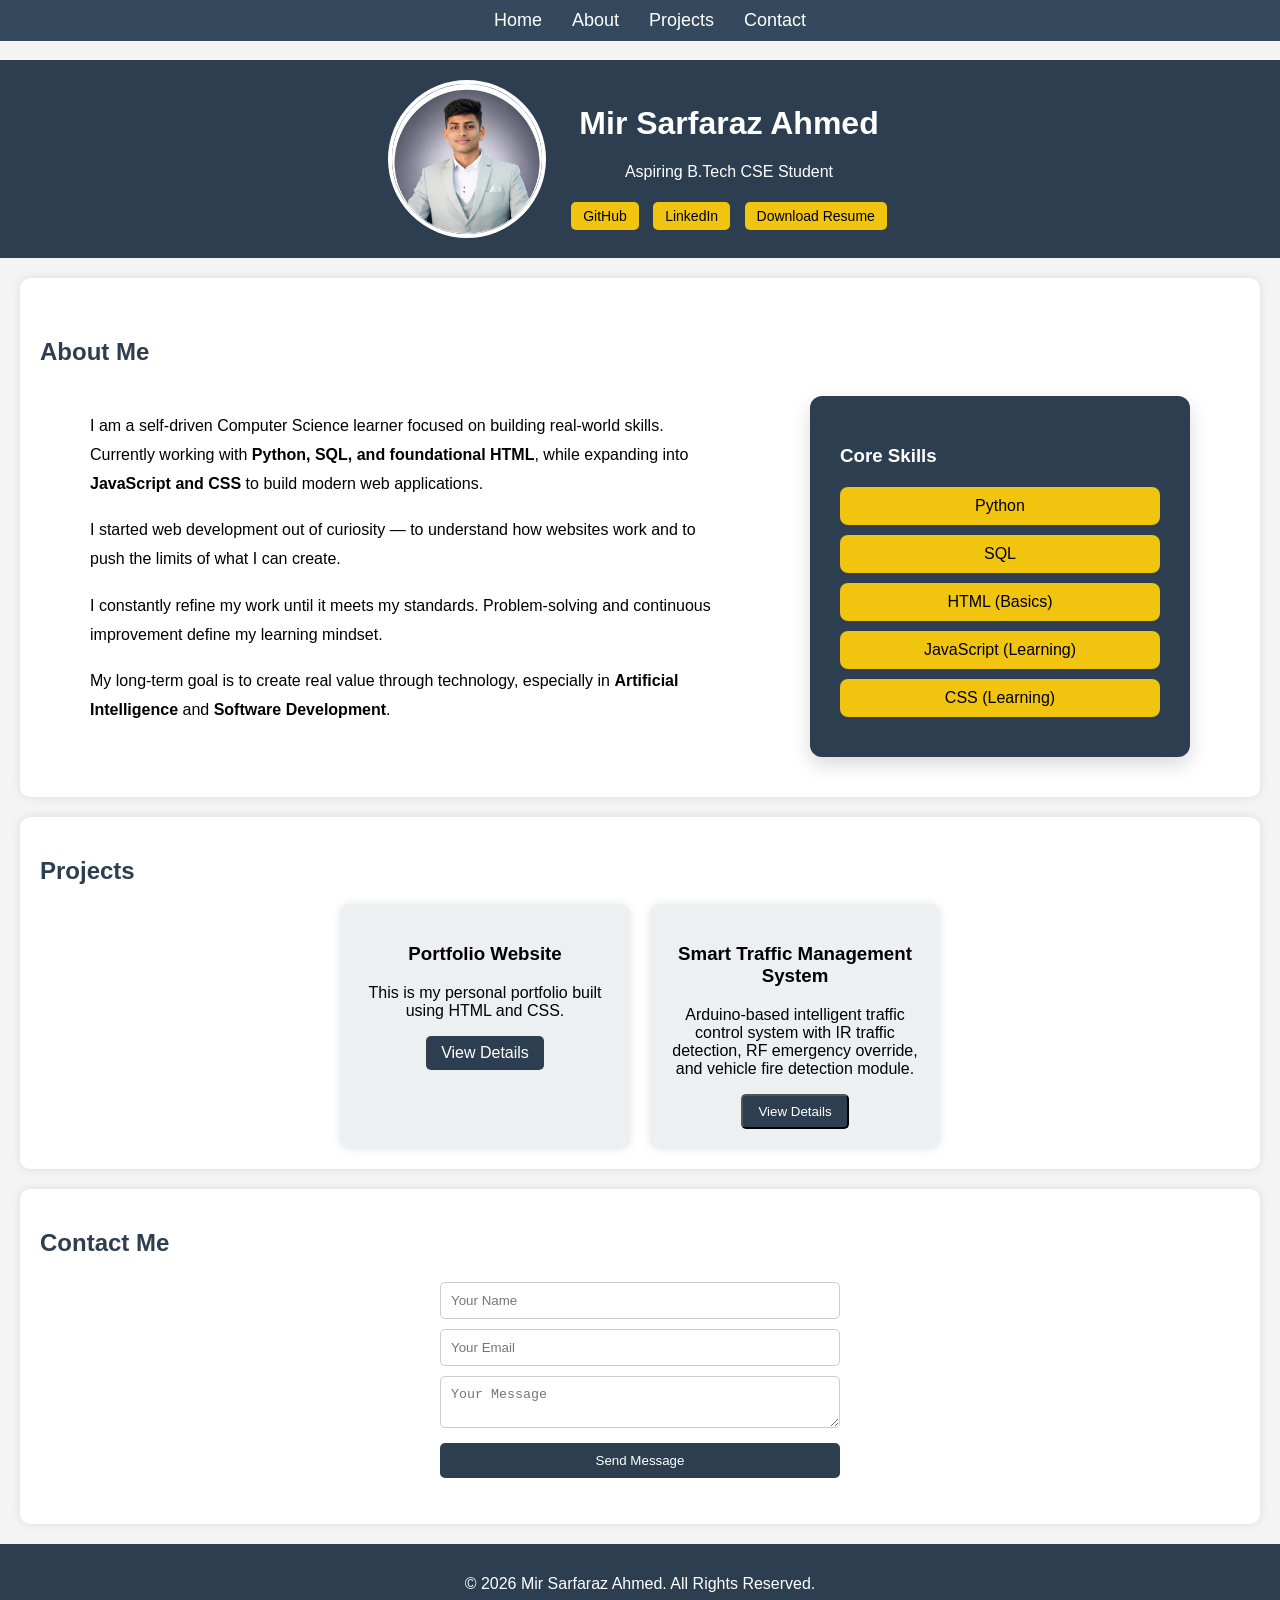
==== index.html @ 7cbe1aa4 "Add files via upload" ====
<!DOCTYPE html>
<html>

<head>
<link rel="icon" type="image/png" href="profile.jpg">
<title>Mir Sarfaraz Ahmed | Portfolio</title>
<link rel="stylesheet" href="style.css">
<meta name="referrer" content="no-referrer">
</head>

<body>

<nav>
<ul>
<li><a href="#home">Home</a></li>
<li><a href="#about">About</a></li>
<li><a href="#projects">Projects</a></li>
<li><a href="#contact">Contact</a></li>
</ul>
</nav>

<header id="home">
<div class="hero">

<img src="profile.jpg" class="profile-img">

<div>
<h1>Mir Sarfaraz Ahmed</h1>
<p>Aspiring B.Tech CSE Student</p>

<div class="socials">

<a href="https://github.com/Mir-Sarfaraz-Ahmed" 
target="_blank" 
rel="noopener noreferrer"
class="social-btn">GitHub</a>

<a href="https://www.linkedin.com/in/mir-sarfaraz-ahmed-367957329/" 
target="_blank" 
rel="noopener noreferrer"
class="social-btn">LinkedIn</a>

<a href="resume.pdf" download class="social-btn">
Download Resume
</a>

</div>
</div>
</div>
</header>

<section id="about">
<h2>About Me</h2>

<div class="about-wrapper">

<div class="about-left">
<p>
I am a self-driven Computer Science learner focused on building real-world skills.
Currently working with <strong>Python, SQL, and foundational HTML</strong>, 
while expanding into <strong>JavaScript and CSS</strong> to build modern web applications.
</p>

<p>
I started web development out of curiosity — to understand how websites work 
and to push the limits of what I can create.
</p>

<p>
I constantly refine my work until it meets my standards. 
Problem-solving and continuous improvement define my learning mindset.
</p>

<p>
My long-term goal is to create real value through technology, 
especially in <strong>Artificial Intelligence</strong> and 
<strong>Software Development</strong>.
</p>
</div>

<div class="about-right">
<h3>Core Skills</h3>

<div class="skill">Python</div>
<div class="skill">SQL</div>
<div class="skill">HTML (Basics)</div>
<div class="skill">JavaScript (Learning)</div>
<div class="skill">CSS (Learning)</div>

</div>

</div>
</section>

<section id="projects">
<h2>Projects</h2>

<div class="project-container">

<div class="project-card">
<h3>Portfolio Website</h3>
<p>This is my personal portfolio built using HTML and CSS.</p>
<a href="traffic-project.html" class="btn">View Details</a>
</div>

<div class="project-card">
<h3>Smart Traffic Management System</h3>
<p>
Arduino-based intelligent traffic control system with IR traffic detection,
RF emergency override, and vehicle fire detection module.
</p>
<button class="btn" onclick="openModal()">View Details</button>
</div>

</div>
</section>

<section id="contact">
<h2>Contact Me</h2>

<form id="contact-form"
action="https://formspree.io/f/xojnpjqy"
method="POST"
class="contact-form">

<input type="text" name="name" placeholder="Your Name" required>

<input type="email" name="email" placeholder="Your Email" required>

<textarea name="message" placeholder="Your Message" required></textarea>

<button type="submit">Send Message</button>

<p id="form-status"></p>

</form>

</section>

<script src="script.js" defer></script>

<footer>
<p>© 2026 Mir Sarfaraz Ahmed. All Rights Reserved.</p>
</footer>

<!-- Modal -->
<div id="projectModal" class="modal">
<div class="modal-content">

<span class="close" onclick="closeModal()">&times;</span>

<h2>IoT-Based Smart Traffic Management System</h2>

<p>
Built using Arduino Uno, IR sensors, RF communication, and a gas sensor.
The system dynamically regulates traffic based on vehicle density,
prioritizes emergency vehicles, and detects potential fire hazards.
</p>

<h4>Key Features:</h4>
<ul>
<li>IR-based traffic density detection</li>
<li>Dynamic signal timing adjustment</li>
<li>RF-based ambulance priority override</li>
<li>Gas sensor fire alert mechanism</li>
<li>Real moving vehicle simulation</li>
</ul>

<img src="traffic1.jpg" class="modal-img">
<img src="traffic2.jpg" class="modal-img">

</div>
</div>

</body>
</html>
---- style.css ----
html{
scroll-behavior:smooth;
}

body{
margin:0;
padding-top:60px;
font-family:Arial, Helvetica, sans-serif;
background:#f4f4f4;
}

nav{
background:#34495e;
padding:10px;
position:fixed;
width:100%;
top:0;
left:0;
z-index:1000;
}

nav ul{
display:flex;
justify-content:center;
list-style:none;
margin:0;
padding:0;
}

nav li{
margin:0 15px;
}

nav a{
color:white;
text-decoration:none;
font-size:18px;
}

nav a:hover{
color:#f1c40f;
}

header{
background:#2c3e50;
color:white;
padding:20px;
text-align:center;
}

section{
padding:20px;
margin:20px;
background:white;
border-radius:10px;
box-shadow:0 0 10px rgba(0,0,0,0.1);
}

h2{
color:#2c3e50;
}

.project-container{
display:flex;
justify-content:center;
gap:20px;
flex-wrap:wrap;
}

.project-card{
background:#ecf0f1;
padding:20px;
border-radius:10px;
width:250px;
text-align:center;
box-shadow:0 0 10px rgba(0,0,0,0.1);
transition:0.3s;
}

.project-card:hover{
transform:translateY(-10px);
box-shadow:0 10px 20px rgba(0,0,0,0.2);
}

.btn{
display:inline-block;
padding:8px 15px;
background:#2c3e50;
color:white;
text-decoration:none;
border-radius:5px;
}

.btn:hover{
background:#f1c40f;
color:black;
}

.hero{
display:flex;
justify-content:center;
align-items:center;
gap:20px;
flex-wrap:wrap;
}

.profile-img{
width:150px;
height:150px;
border-radius:50%;
object-fit:cover;
border:4px solid white;
}

.socials{
margin-top:10px;
}

.social-btn{
display:inline-block;
margin:5px;
padding:6px 12px;
background:#f1c40f;
color:black;
text-decoration:none;
border-radius:5px;
font-size:14px;
}

.social-btn:hover{
background:white;
color:#2c3e50;
}

.contact-form{
display:flex;
flex-direction:column;
max-width:400px;
margin:auto;
}

.contact-form input,
.contact-form textarea{
margin:5px 0;
padding:10px;
border-radius:5px;
border:1px solid #ccc;
}

.contact-form button{
padding:10px;
background:#2c3e50;
color:white;
border:none;
border-radius:5px;
margin-top:10px;
cursor:pointer;
}

.contact-form button:hover{
background:#f1c40f;
color:black;
}

#form-status{
text-align:center;
margin-top:10px;
font-weight:bold;
}

footer{
text-align:center;
padding:15px;
background:#2c3e50;
color:white;
margin-top:20px;
}

.about-wrapper{
display:flex;
justify-content:center;
align-items:flex-start;
gap:80px;
max-width:1100px;
margin:auto;
}

.about-left{
flex:1;
max-width:650px;
line-height:1.8;
font-size:16px;
}

.about-left p{
margin-bottom:18px;
}

.about-right{
width:320px;
background:#2c3e50;
padding:30px;
border-radius:12px;
color:white;
box-shadow:0 8px 20px rgba(0,0,0,0.15);
}

.about-right h3{
margin-bottom:20px;
}

.skill{
background:#f1c40f;
color:black;
padding:10px;
margin-bottom:10px;
border-radius:8px;
font-weight:500;
text-align:center;
transition:0.3s;
}

.skill:hover{
transform:translateY(-3px);
}

.about-left{
margin-left:0;
padding-left:0;
}

#about h2{
margin-bottom:30px;
}

#about{
padding-top:40px;
padding-bottom:40px;
}

/* ===== Modal Styling ===== */

.modal{
display:none;
position:fixed;
z-index:1000;
left:0;
top:0;
width:100%;
height:100%;
background:rgba(0,0,0,0.6);
overflow:auto;
}

.modal-content{
background:white;
margin:5% auto;
padding:30px;
width:80%;
max-width:800px;
border-radius:10px;
position:relative;
}

.close{
position:absolute;
right:20px;
top:15px;
font-size:28px;
cursor:pointer;
}

.modal-img{
width:100%;
margin-top:15px;
border-radius:8px;
}

.project-page{
max-width:900px;
margin:50px auto;
background:white;
padding:40px;
border-radius:12px;
box-shadow:0 5px 15px rgba(0,0,0,0.1);
}

.project-page h1{
margin-bottom:20px;
}

.project-page ul{
margin-top:15px;
margin-bottom:30px;
}

.project-images{
display:flex;
gap:20px;
flex-wrap:wrap;
}

.project-images img{
width:100%;
max-width:400px;
border-radius:10px;
}
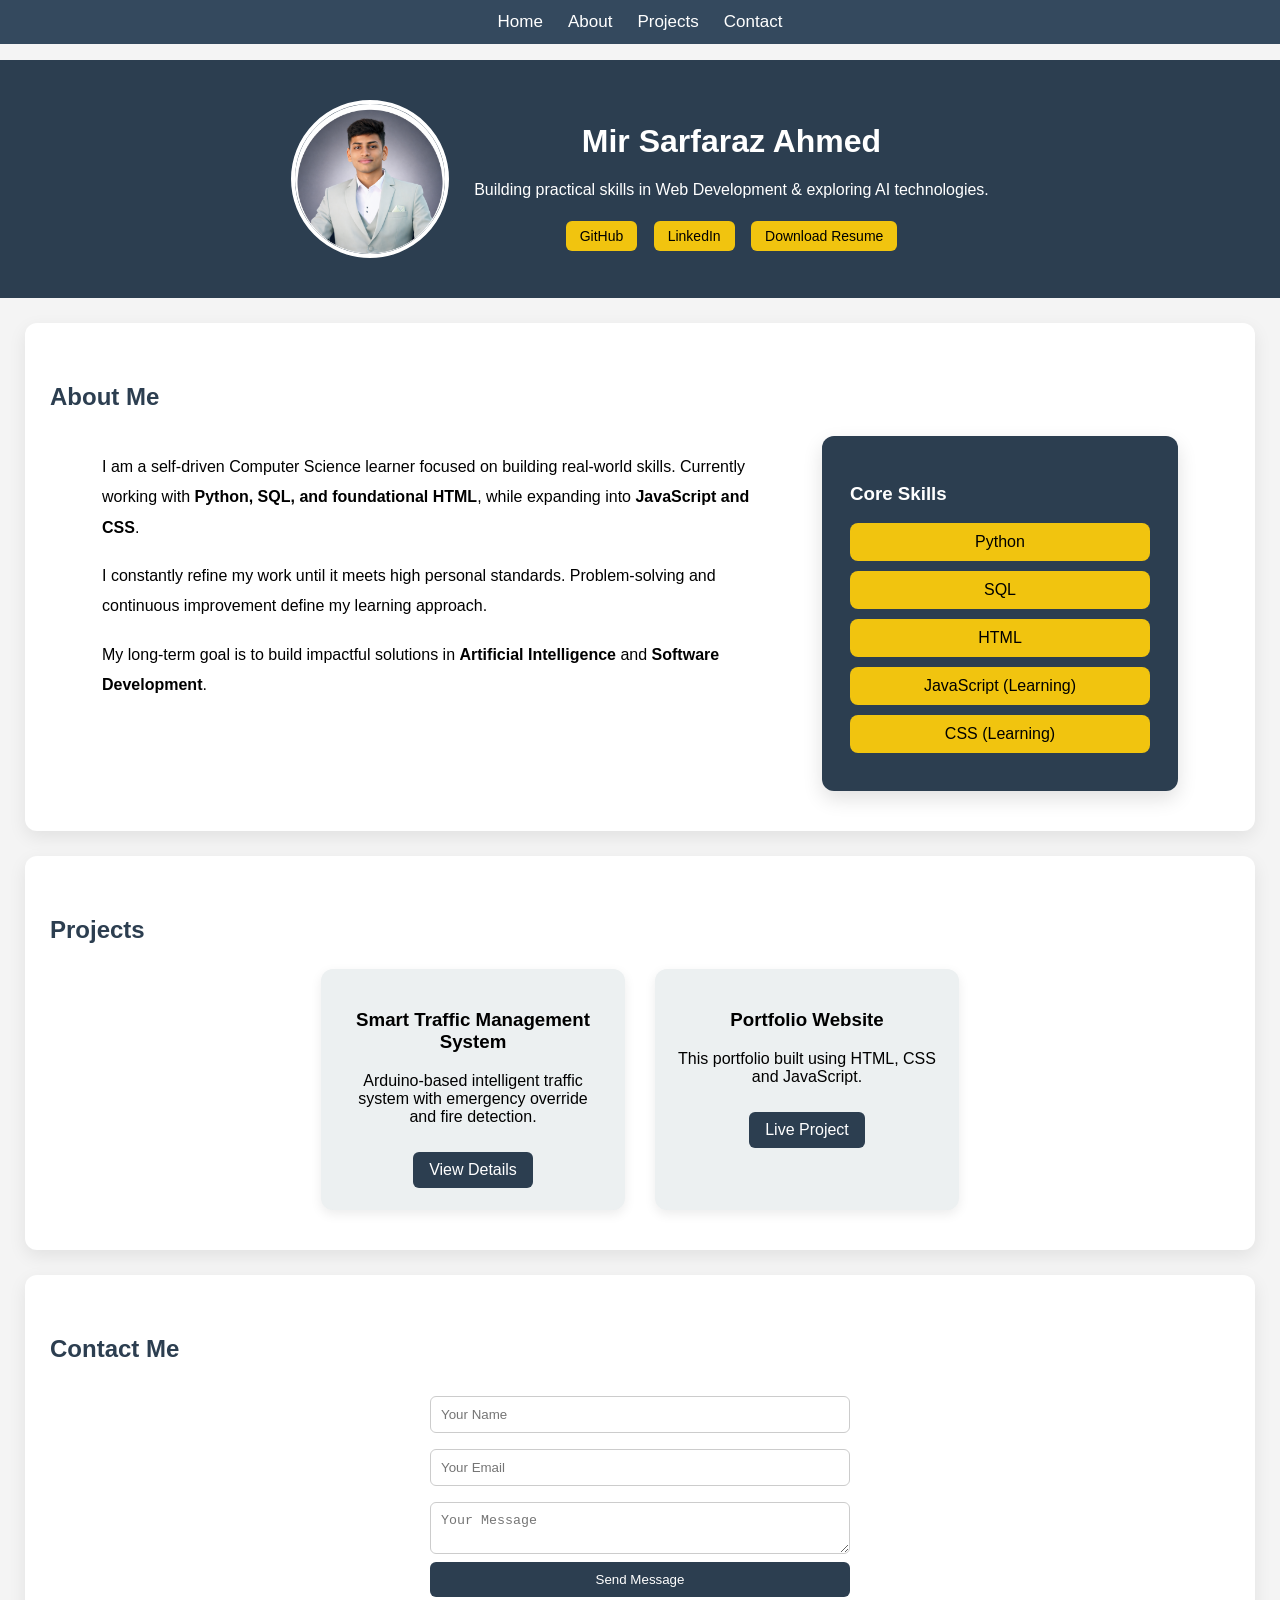
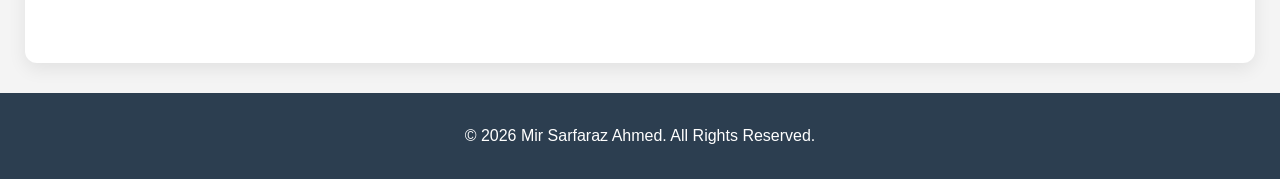
==== commit 7033e28f: "Add files via upload" ====
--- a/index.html
+++ b/index.html
@@ -1,11 +1,12 @@
 <!DOCTYPE html>
-<html>
+<html lang="en">
 
 <head>
+<meta charset="UTF-8">
+<meta name="viewport" content="width=device-width, initial-scale=1.0">
+<title>Mir Sarfaraz Ahmed | Portfolio</title>
 <link rel="icon" type="image/png" href="profile.jpg">
-<title>Mir Sarfaraz Ahmed | Portfolio</title>
 <link rel="stylesheet" href="style.css">
-<meta name="referrer" content="no-referrer">
 </head>
 
 <body>
@@ -21,29 +22,16 @@
 
 <header id="home">
 <div class="hero">
-
-<img src="profile.jpg" class="profile-img">
+<img src="profile.jpg" class="profile-img" alt="Profile">
 
 <div>
 <h1>Mir Sarfaraz Ahmed</h1>
-<p>Aspiring B.Tech CSE Student</p>
+<p>Building practical skills in Web Development & exploring AI technologies.</p>
 
 <div class="socials">
-
-<a href="https://github.com/Mir-Sarfaraz-Ahmed" 
-target="_blank" 
-rel="noopener noreferrer"
-class="social-btn">GitHub</a>
-
-<a href="https://www.linkedin.com/in/mir-sarfaraz-ahmed-367957329/" 
-target="_blank" 
-rel="noopener noreferrer"
-class="social-btn">LinkedIn</a>
-
-<a href="resume.pdf" download class="social-btn">
-Download Resume
-</a>
-
+<a href="https://github.com/Mir-Sarfaraz-Ahmed" target="_blank" class="social-btn">GitHub</a>
+<a href="https://www.linkedin.com/in/mir-sarfaraz-ahmed-367957329/" target="_blank" class="social-btn">LinkedIn</a>
+<a href="resume.pdf" download class="social-btn">Download Resume</a>
 </div>
 </div>
 </div>
@@ -57,36 +45,29 @@
 <div class="about-left">
 <p>
 I am a self-driven Computer Science learner focused on building real-world skills.
-Currently working with <strong>Python, SQL, and foundational HTML</strong>, 
-while expanding into <strong>JavaScript and CSS</strong> to build modern web applications.
+Currently working with <strong>Python, SQL, and foundational HTML</strong>,
+while expanding into <strong>JavaScript and CSS</strong>.
 </p>
 
 <p>
-I started web development out of curiosity — to understand how websites work 
-and to push the limits of what I can create.
+I constantly refine my work until it meets high personal standards.
+Problem-solving and continuous improvement define my learning approach.
 </p>
 
 <p>
-I constantly refine my work until it meets my standards. 
-Problem-solving and continuous improvement define my learning mindset.
-</p>
-
-<p>
-My long-term goal is to create real value through technology, 
-especially in <strong>Artificial Intelligence</strong> and 
+My long-term goal is to build impactful solutions in
+<strong>Artificial Intelligence</strong> and
 <strong>Software Development</strong>.
 </p>
 </div>
 
 <div class="about-right">
 <h3>Core Skills</h3>
-
 <div class="skill">Python</div>
 <div class="skill">SQL</div>
-<div class="skill">HTML (Basics)</div>
+<div class="skill">HTML</div>
 <div class="skill">JavaScript (Learning)</div>
 <div class="skill">CSS (Learning)</div>
-
 </div>
 
 </div>
@@ -98,18 +79,15 @@
 <div class="project-container">
 
 <div class="project-card">
-<h3>Portfolio Website</h3>
-<p>This is my personal portfolio built using HTML and CSS.</p>
+<h3>Smart Traffic Management System</h3>
+<p>Arduino-based intelligent traffic system with emergency override and fire detection.</p>
 <a href="traffic-project.html" class="btn">View Details</a>
 </div>
 
 <div class="project-card">
-<h3>Smart Traffic Management System</h3>
-<p>
-Arduino-based intelligent traffic control system with IR traffic detection,
-RF emergency override, and vehicle fire detection module.
-</p>
-<button class="btn" onclick="openModal()">View Details</button>
+<h3>Portfolio Website</h3>
+<p>This portfolio built using HTML, CSS and JavaScript.</p>
+<a href="#" class="btn">Live Project</a>
 </div>
 
 </div>
@@ -124,53 +102,20 @@
 class="contact-form">
 
 <input type="text" name="name" placeholder="Your Name" required>
-
 <input type="email" name="email" placeholder="Your Email" required>
-
 <textarea name="message" placeholder="Your Message" required></textarea>
-
 <button type="submit">Send Message</button>
 
 <p id="form-status"></p>
 
 </form>
-
 </section>
-
-<script src="script.js" defer></script>
 
 <footer>
 <p>© 2026 Mir Sarfaraz Ahmed. All Rights Reserved.</p>
 </footer>
 
-<!-- Modal -->
-<div id="projectModal" class="modal">
-<div class="modal-content">
-
-<span class="close" onclick="closeModal()">&times;</span>
-
-<h2>IoT-Based Smart Traffic Management System</h2>
-
-<p>
-Built using Arduino Uno, IR sensors, RF communication, and a gas sensor.
-The system dynamically regulates traffic based on vehicle density,
-prioritizes emergency vehicles, and detects potential fire hazards.
-</p>
-
-<h4>Key Features:</h4>
-<ul>
-<li>IR-based traffic density detection</li>
-<li>Dynamic signal timing adjustment</li>
-<li>RF-based ambulance priority override</li>
-<li>Gas sensor fire alert mechanism</li>
-<li>Real moving vehicle simulation</li>
-</ul>
-
-<img src="traffic1.jpg" class="modal-img">
-<img src="traffic2.jpg" class="modal-img">
-
-</div>
-</div>
+<script src="script.js" defer></script>
 
 </body>
 </html>
--- a/style.css
+++ b/style.css
@@ -9,9 +9,10 @@
 background:#f4f4f4;
 }
 
+/* NAVBAR */
 nav{
 background:#34495e;
-padding:10px;
+padding:12px 0;
 position:fixed;
 width:100%;
 top:0;
@@ -25,82 +26,32 @@
 list-style:none;
 margin:0;
 padding:0;
-}
-
-nav li{
-margin:0 15px;
+gap:25px;
 }
 
 nav a{
 color:white;
 text-decoration:none;
-font-size:18px;
+font-size:17px;
 }
 
 nav a:hover{
 color:#f1c40f;
 }
 
+/* HERO */
 header{
 background:#2c3e50;
 color:white;
-padding:20px;
-text-align:center;
-}
-
-section{
-padding:20px;
-margin:20px;
-background:white;
-border-radius:10px;
-box-shadow:0 0 10px rgba(0,0,0,0.1);
-}
-
-h2{
-color:#2c3e50;
-}
-
-.project-container{
-display:flex;
-justify-content:center;
-gap:20px;
-flex-wrap:wrap;
-}
-
-.project-card{
-background:#ecf0f1;
-padding:20px;
-border-radius:10px;
-width:250px;
-text-align:center;
-box-shadow:0 0 10px rgba(0,0,0,0.1);
-transition:0.3s;
-}
-
-.project-card:hover{
-transform:translateY(-10px);
-box-shadow:0 10px 20px rgba(0,0,0,0.2);
-}
-
-.btn{
-display:inline-block;
-padding:8px 15px;
-background:#2c3e50;
-color:white;
-text-decoration:none;
-border-radius:5px;
-}
-
-.btn:hover{
-background:#f1c40f;
-color:black;
+padding:40px 20px;
+text-align:center;
 }
 
 .hero{
 display:flex;
 justify-content:center;
 align-items:center;
-gap:20px;
+gap:25px;
 flex-wrap:wrap;
 }
 
@@ -112,18 +63,14 @@
 border:4px solid white;
 }
 
-.socials{
-margin-top:10px;
-}
-
 .social-btn{
 display:inline-block;
-margin:5px;
-padding:6px 12px;
+margin:6px;
+padding:7px 14px;
 background:#f1c40f;
 color:black;
 text-decoration:none;
-border-radius:5px;
+border-radius:6px;
 font-size:14px;
 }
 
@@ -132,63 +79,35 @@
 color:#2c3e50;
 }
 
-.contact-form{
-display:flex;
-flex-direction:column;
-max-width:400px;
-margin:auto;
-}
-
-.contact-form input,
-.contact-form textarea{
-margin:5px 0;
-padding:10px;
-border-radius:5px;
-border:1px solid #ccc;
-}
-
-.contact-form button{
-padding:10px;
-background:#2c3e50;
-color:white;
-border:none;
-border-radius:5px;
-margin-top:10px;
-cursor:pointer;
-}
-
-.contact-form button:hover{
-background:#f1c40f;
-color:black;
-}
-
-#form-status{
-text-align:center;
-margin-top:10px;
-font-weight:bold;
-}
-
-footer{
-text-align:center;
-padding:15px;
-background:#2c3e50;
-color:white;
-margin-top:20px;
-}
-
+/* SECTIONS */
+section{
+padding:40px 25px;
+margin:25px;
+background:white;
+border-radius:12px;
+box-shadow:0 6px 18px rgba(0,0,0,0.08);
+}
+
+h2{
+color:#2c3e50;
+margin-bottom:25px;
+}
+
+/* ABOUT SECTION */
 .about-wrapper{
 display:flex;
 justify-content:center;
 align-items:flex-start;
-gap:80px;
+gap:70px;
 max-width:1100px;
 margin:auto;
+flex-wrap:wrap;
 }
 
 .about-left{
 flex:1;
 max-width:650px;
-line-height:1.8;
+line-height:1.9;
 font-size:16px;
 }
 
@@ -197,16 +116,16 @@
 }
 
 .about-right{
-width:320px;
-background:#2c3e50;
-padding:30px;
-border-radius:12px;
-color:white;
-box-shadow:0 8px 20px rgba(0,0,0,0.15);
+width:300px;
+background:#2c3e50;
+padding:28px;
+border-radius:12px;
+color:white;
+box-shadow:0 8px 20px rgba(0,0,0,0.12);
 }
 
 .about-right h3{
-margin-bottom:20px;
+margin-bottom:18px;
 }
 
 .skill{
@@ -224,69 +143,52 @@
 transform:translateY(-3px);
 }
 
-.about-left{
-margin-left:0;
-padding-left:0;
-}
-
-#about h2{
-margin-bottom:30px;
-}
-
-#about{
-padding-top:40px;
-padding-bottom:40px;
-}
-
-/* ===== Modal Styling ===== */
-
-.modal{
-display:none;
-position:fixed;
-z-index:1000;
-left:0;
-top:0;
-width:100%;
-height:100%;
-background:rgba(0,0,0,0.6);
-overflow:auto;
-}
-
-.modal-content{
-background:white;
-margin:5% auto;
-padding:30px;
-width:80%;
-max-width:800px;
-border-radius:10px;
-position:relative;
-}
-
-.close{
-position:absolute;
-right:20px;
-top:15px;
-font-size:28px;
-cursor:pointer;
-}
-
-.modal-img{
-width:100%;
-margin-top:15px;
-border-radius:8px;
-}
-
+/* PROJECTS */
+.project-container{
+display:flex;
+justify-content:center;
+gap:30px;
+flex-wrap:wrap;
+}
+
+.project-card{
+background:#ecf0f1;
+padding:22px;
+border-radius:12px;
+width:260px;
+text-align:center;
+box-shadow:0 4px 12px rgba(0,0,0,0.08);
+transition:0.3s;
+}
+
+.project-card:hover{
+transform:translateY(-6px);
+box-shadow:0 10px 22px rgba(0,0,0,0.15);
+}
+
+.btn{
+display:inline-block;
+padding:9px 16px;
+background:#2c3e50;
+color:white;
+text-decoration:none;
+border-radius:6px;
+margin-top:10px;
+}
+
+.btn:hover{
+background:#f1c40f;
+color:black;
+}
+
+/* PROJECT PAGE */
 .project-page{
 max-width:900px;
-margin:50px auto;
+margin:60px auto;
 background:white;
 padding:40px;
 border-radius:12px;
-box-shadow:0 5px 15px rgba(0,0,0,0.1);
-}
-
-.project-page h1{
-margin-bottom:20px;
+box-shadow:0 6px 18px rgba(0,0,0,0.1);
 }
 
 .project-page ul{
@@ -302,6 +204,76 @@
 
 .project-images img{
 width:100%;
-max-width:400px;
+max-width:420px;
 border-radius:10px;
+}
+
+/* CONTACT */
+.contact-form{
+display:flex;
+flex-direction:column;
+max-width:420px;
+margin:auto;
+}
+
+.contact-form input,
+.contact-form textarea{
+margin:8px 0;
+padding:10px;
+border-radius:6px;
+border:1px solid #ccc;
+}
+
+.contact-form button{
+padding:10px;
+background:#2c3e50;
+color:white;
+border:none;
+border-radius:6px;
+cursor:pointer;
+}
+
+.contact-form button:hover{
+background:#f1c40f;
+color:black;
+}
+
+#form-status{
+text-align:center;
+margin-top:10px;
+font-weight:bold;
+}
+
+/* FOOTER */
+footer{
+text-align:center;
+padding:18px;
+background:#2c3e50;
+color:white;
+margin-top:30px;
+}
+
+/* RESPONSIVE */
+@media (max-width:768px){
+
+.about-wrapper{
+flex-direction:column;
+align-items:center;
+}
+
+.about-right{
+width:100%;
+margin-top:20px;
+}
+
+nav ul{
+flex-direction:column;
+gap:10px;
+}
+
+section{
+margin:15px;
+padding:25px;
+}
+
 }
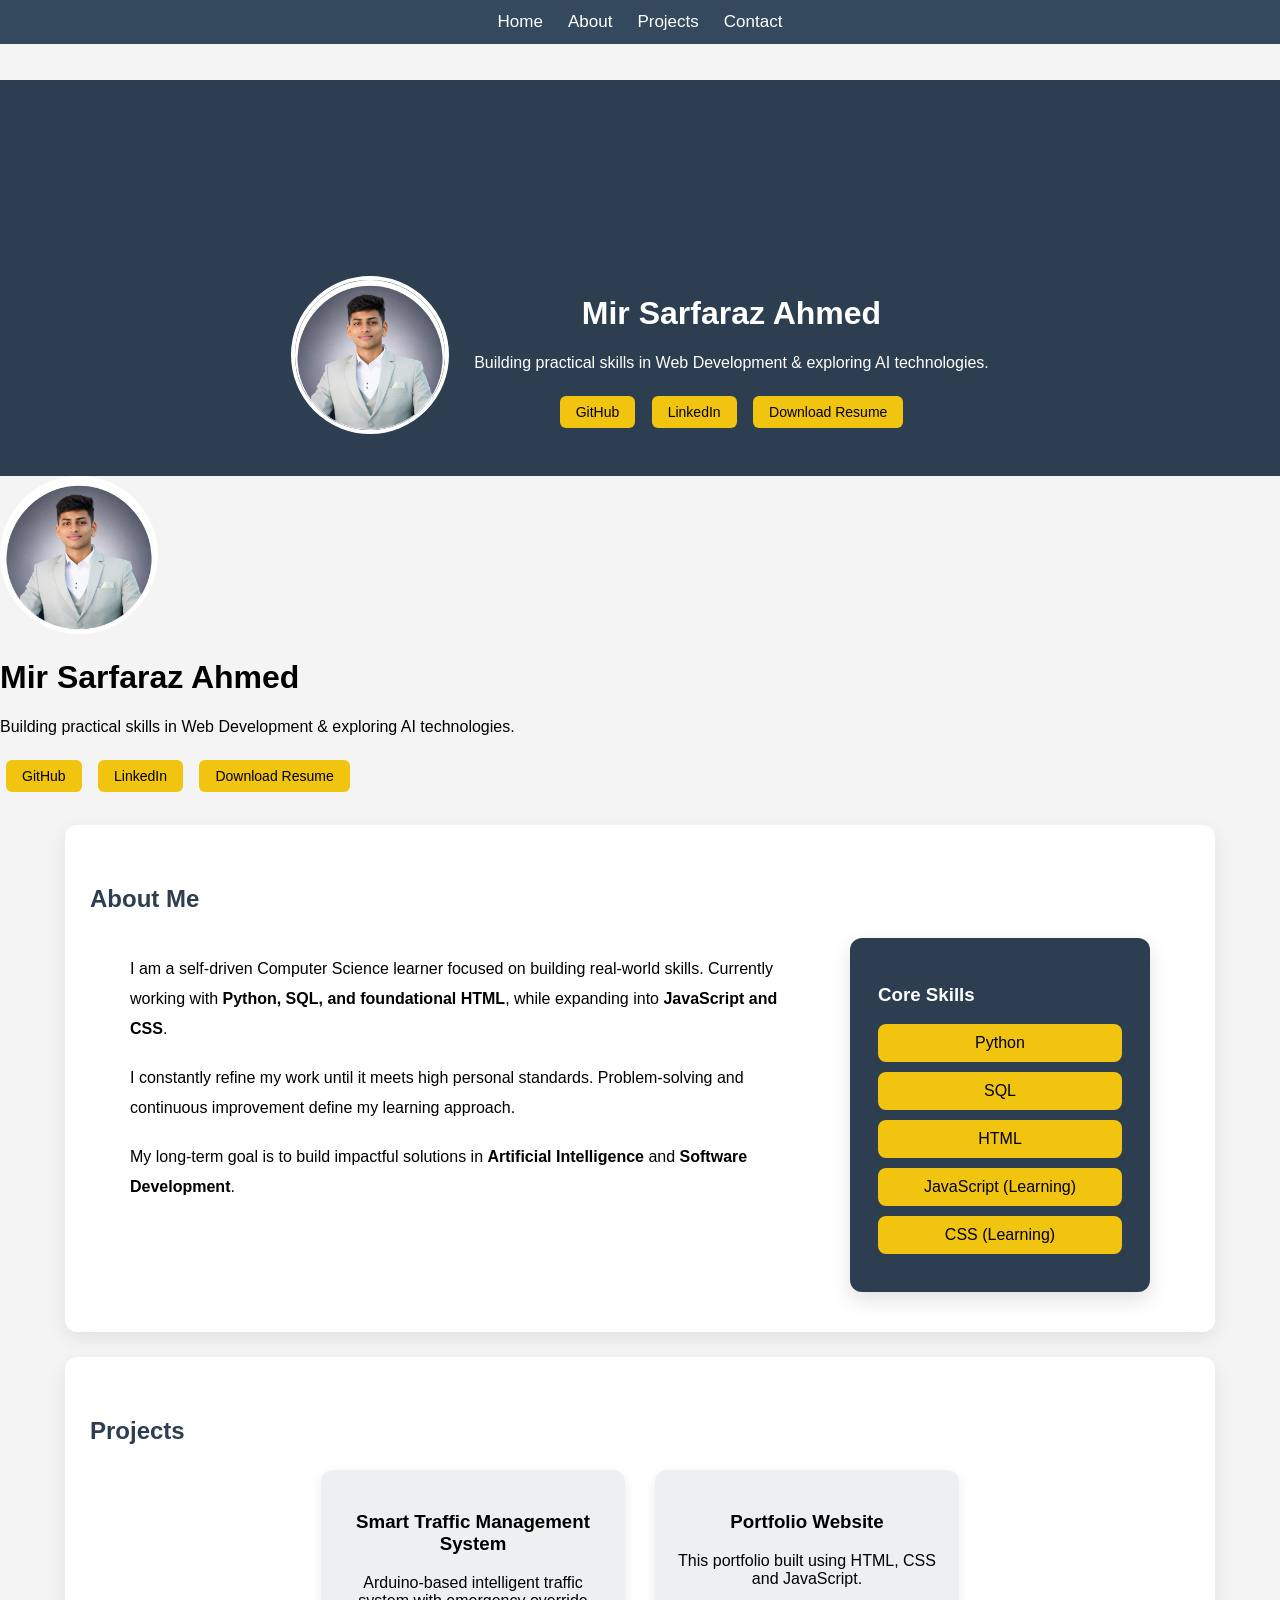
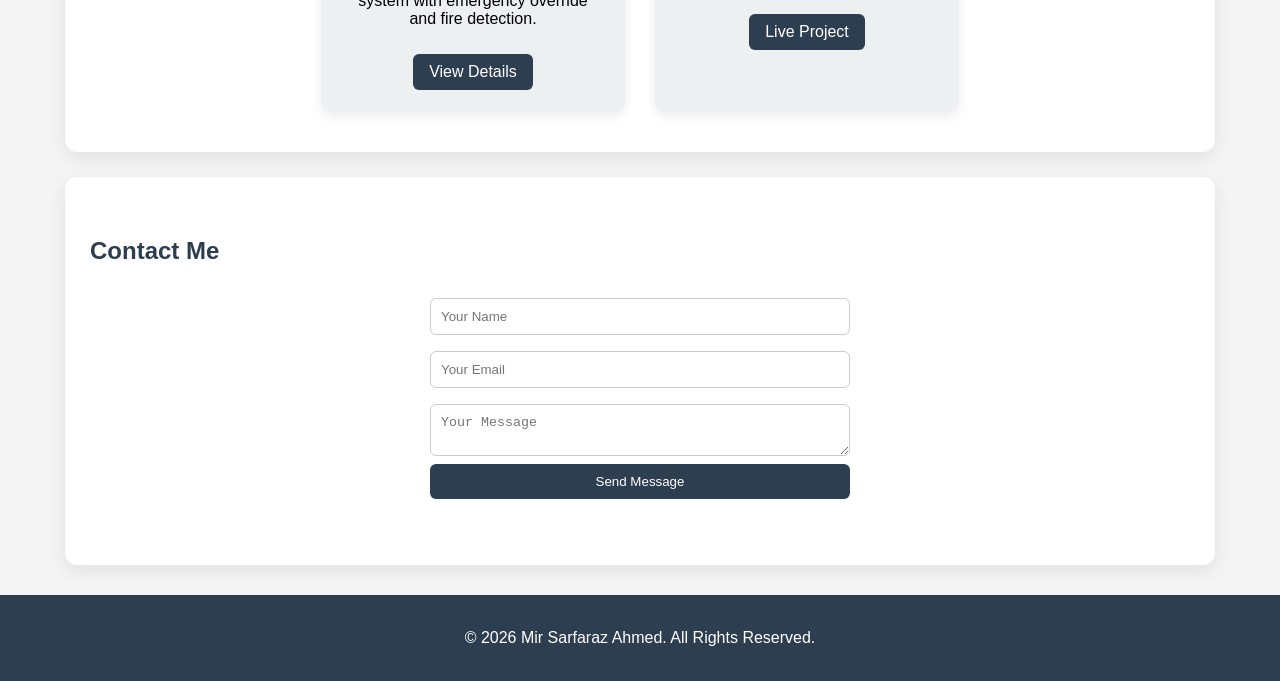
==== commit 8cd6cdb3: "Update index.html" ====
--- a/index.html
+++ b/index.html
@@ -20,8 +20,29 @@
 </ul>
 </nav>
 
-<header id="home">
+<header id="home" class="hero-header">
+
+<video autoplay muted loop playsinline class="hero-video">
+<source src="hero-bg.mp4" type="video/mp4">
+</video>
+
 <div class="hero">
+<img src="profile.jpg" class="profile-img" alt="Profile">
+
+<div>
+<h1>Mir Sarfaraz Ahmed</h1>
+<p>Building practical skills in Web Development & exploring AI technologies.</p>
+
+<div class="socials">
+<a href="https://github.com/Mir-Sarfaraz-Ahmed" target="_blank" class="social-btn">GitHub</a>
+<a href="https://www.linkedin.com/in/mir-sarfaraz-ahmed-367957329/" target="_blank" class="social-btn">LinkedIn</a>
+<a href="resume.pdf" download class="social-btn">Download Resume</a>
+</div>
+
+</div>
+</div>
+
+</header>
 <img src="profile.jpg" class="profile-img" alt="Profile">
 
 <div>
@@ -118,4 +139,5 @@
 <script src="script.js" defer></script>
 
 </body>
-</html>+
+</html>
--- a/style.css
+++ b/style.css
@@ -4,9 +4,12 @@
 
 body{
 margin:0;
-padding-top:60px;
+padding:0;
+padding-top:80px;
 font-family:Arial, Helvetica, sans-serif;
 background:#f4f4f4;
+width:100%;
+overflow-x:hidden;
 }
 
 /* NAVBAR */
@@ -23,6 +26,7 @@
 nav ul{
 display:flex;
 justify-content:center;
+flex-wrap:wrap;
 list-style:none;
 margin:0;
 padding:0;
@@ -53,6 +57,9 @@
 align-items:center;
 gap:25px;
 flex-wrap:wrap;
+text-align:center;
+max-width:900px;
+margin:auto;
 }
 
 .profile-img{
@@ -65,8 +72,8 @@
 
 .social-btn{
 display:inline-block;
-margin:6px;
-padding:7px 14px;
+margin:8px 6px;
+padding:8px 16px;
 background:#f1c40f;
 color:black;
 text-decoration:none;
@@ -82,7 +89,8 @@
 /* SECTIONS */
 section{
 padding:40px 25px;
-margin:25px;
+margin:25px auto;
+max-width:1100px;
 background:white;
 border-radius:12px;
 box-shadow:0 6px 18px rgba(0,0,0,0.08);
@@ -91,6 +99,17 @@
 h2{
 color:#2c3e50;
 margin-bottom:25px;
+}
+
+/* PROJECT PAGE HEADINGS */
+
+.project-page h2{
+color:#2c3e50;
+border-left:4px solid #f1c40f;
+padding-left:12px;
+margin-top:35px;
+margin-bottom:25px;
+line-height:1.3;
 }
 
 /* ABOUT SECTION */
@@ -117,11 +136,13 @@
 
 .about-right{
 width:300px;
+max-width:100%;
 background:#2c3e50;
 padding:28px;
 border-radius:12px;
 color:white;
 box-shadow:0 8px 20px rgba(0,0,0,0.12);
+box-sizing:border-box;
 }
 
 .about-right h3{
@@ -137,6 +158,8 @@
 font-weight:500;
 text-align:center;
 transition:0.3s;
+width:100%;
+box-sizing:border-box;
 }
 
 .skill:hover{
@@ -191,6 +214,30 @@
 box-shadow:0 6px 18px rgba(0,0,0,0.1);
 }
 
+/* WORKFLOW IMAGE */
+
+.workflow-image{
+margin-top:25px;
+text-align:center;
+}
+
+/* WORKFLOW IMAGE */
+
+.workflow-image{
+margin-top:25px;
+text-align:center;
+}
+
+.workflow-image img{
+display:block;
+width:100%;
+max-width:100%;
+height:auto;
+margin:auto;
+border-radius:12px;
+box-shadow:0 6px 18px rgba(0,0,0,0.15);
+}
+
 .project-page ul{
 margin-top:15px;
 margin-bottom:30px;
@@ -198,14 +245,43 @@
 
 .project-images{
 display:flex;
-gap:20px;
+gap:30px;
+justify-content:center;
+margin-top:30px;
 flex-wrap:wrap;
 }
 
 .project-images img{
-width:100%;
-max-width:420px;
-border-radius:10px;
+width:340px;
+border-radius:12px;
+transition:transform 0.3s ease, box-shadow 0.3s ease;
+}
+
+.project-images img:hover{
+transform:scale(1.06);
+box-shadow:0 12px 25px rgba(0,0,0,0.25);
+}
+
+/* MEDIA */
+.media-box{
+margin-top:25px;
+}
+
+.media-box video{
+width:100%;
+border-radius:12px;
+box-shadow:0 5px 15px rgba(0,0,0,0.15);
+}
+
+.media-caption{
+margin-top:15px;
+line-height:1.6;
+}
+
+.media-box embed{
+margin-top:20px;
+border-radius:12px;
+box-shadow:0 5px 15px rgba(0,0,0,0.15);
 }
 
 /* CONTACT */
@@ -253,27 +329,88 @@
 margin-top:30px;
 }
 
-/* RESPONSIVE */
+/* TECH STACK */
+.tech-stack{
+margin-top:15px;
+display:flex;
+flex-wrap:wrap;
+gap:10px;
+}
+
+.tech-stack span{
+background:#34495e;
+color:white;
+padding:6px 14px;
+border-radius:20px;
+font-size:13px;
+font-weight:500;
+display:inline-block;
+transition:all 0.25s ease;
+cursor:pointer;
+}
+
+.tech-stack span:hover{
+background:#f1c40f;
+color:black;
+transform:translateY(-3px);
+box-shadow:0 6px 12px rgba(0,0,0,0.15);
+}
+
+/* MOBILE RESPONSIVE */
+
 @media (max-width:768px){
+
+body{
+padding-top:90px;
+}
+
+.hero{
+flex-direction:column;
+}
 
 .about-wrapper{
 flex-direction:column;
-align-items:center;
+align-items:stretch;
+gap:25px;
+width:100%;
+}
+
+.about-left{
+max-width:100%;
 }
 
 .about-right{
 width:100%;
-margin-top:20px;
+max-width:100%;
+padding:18px;
+margin-top:10px;
+}
+
+section{
+margin:12px;
+padding:20px;
 }
 
 nav ul{
-flex-direction:column;
-gap:10px;
-}
-
-section{
-margin:15px;
-padding:25px;
-}
-
-}+flex-wrap:wrap;
+gap:15px;
+}
+
+nav a{
+font-size:15px;
+}
+
+.skill{
+font-size:14px;
+padding:9px;
+}
+
+.project-images img{
+width:100%;
+}
+}
+
+
+
+
+
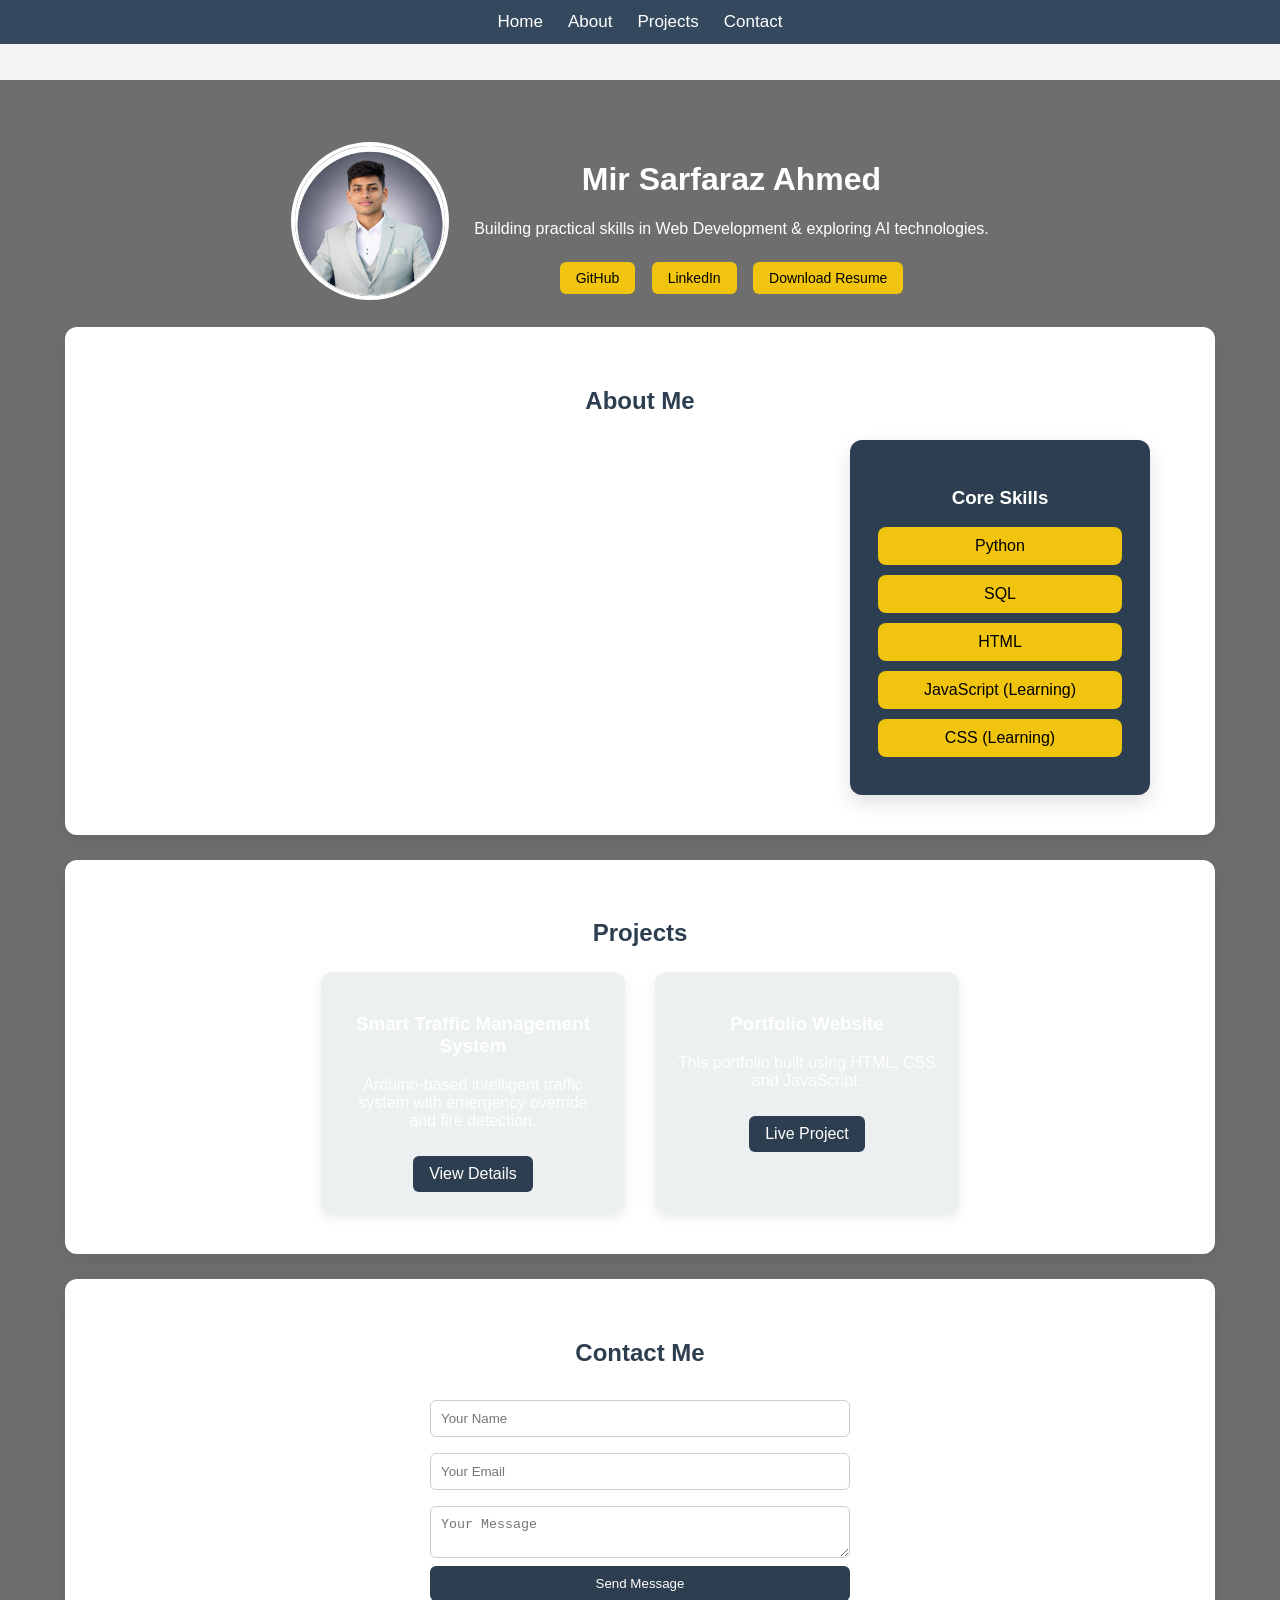
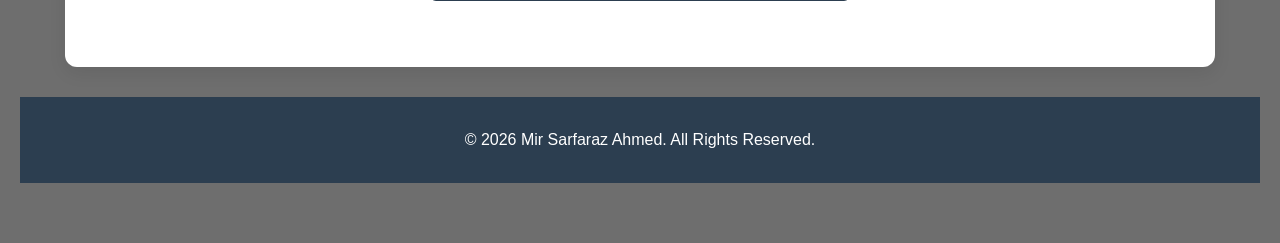
==== commit 82c9d7e6: "Update index.html" ====
--- a/index.html
+++ b/index.html
@@ -41,22 +41,6 @@
 
 </div>
 </div>
-
-</header>
-<img src="profile.jpg" class="profile-img" alt="Profile">
-
-<div>
-<h1>Mir Sarfaraz Ahmed</h1>
-<p>Building practical skills in Web Development & exploring AI technologies.</p>
-
-<div class="socials">
-<a href="https://github.com/Mir-Sarfaraz-Ahmed" target="_blank" class="social-btn">GitHub</a>
-<a href="https://www.linkedin.com/in/mir-sarfaraz-ahmed-367957329/" target="_blank" class="social-btn">LinkedIn</a>
-<a href="resume.pdf" download class="social-btn">Download Resume</a>
-</div>
-</div>
-</div>
-</header>
 
 <section id="about">
 <h2>About Me</h2>
@@ -141,3 +125,4 @@
 </body>
 
 </html>
+
--- a/style.css
+++ b/style.css
@@ -44,11 +44,37 @@
 }
 
 /* HERO */
-header{
-background:#2c3e50;
-color:white;
-padding:40px 20px;
-text-align:center;
+.hero-header{
+position:relative;
+color:white;
+padding:60px 20px;
+text-align:center;
+overflow:hidden;
+}
+
+/* VIDEO BACKGROUND */
+
+.hero-video{
+position:absolute;
+top:0;
+left:0;
+width:100%;
+height:100%;
+object-fit:cover;
+z-index:-1;
+}
+
+/* DARK OVERLAY */
+
+.hero-header::before{
+content:"";
+position:absolute;
+top:0;
+left:0;
+width:100%;
+height:100%;
+background:rgba(0,0,0,0.55);
+z-index:-1;
 }
 
 .hero{
@@ -414,3 +440,4 @@
 
 
 
+
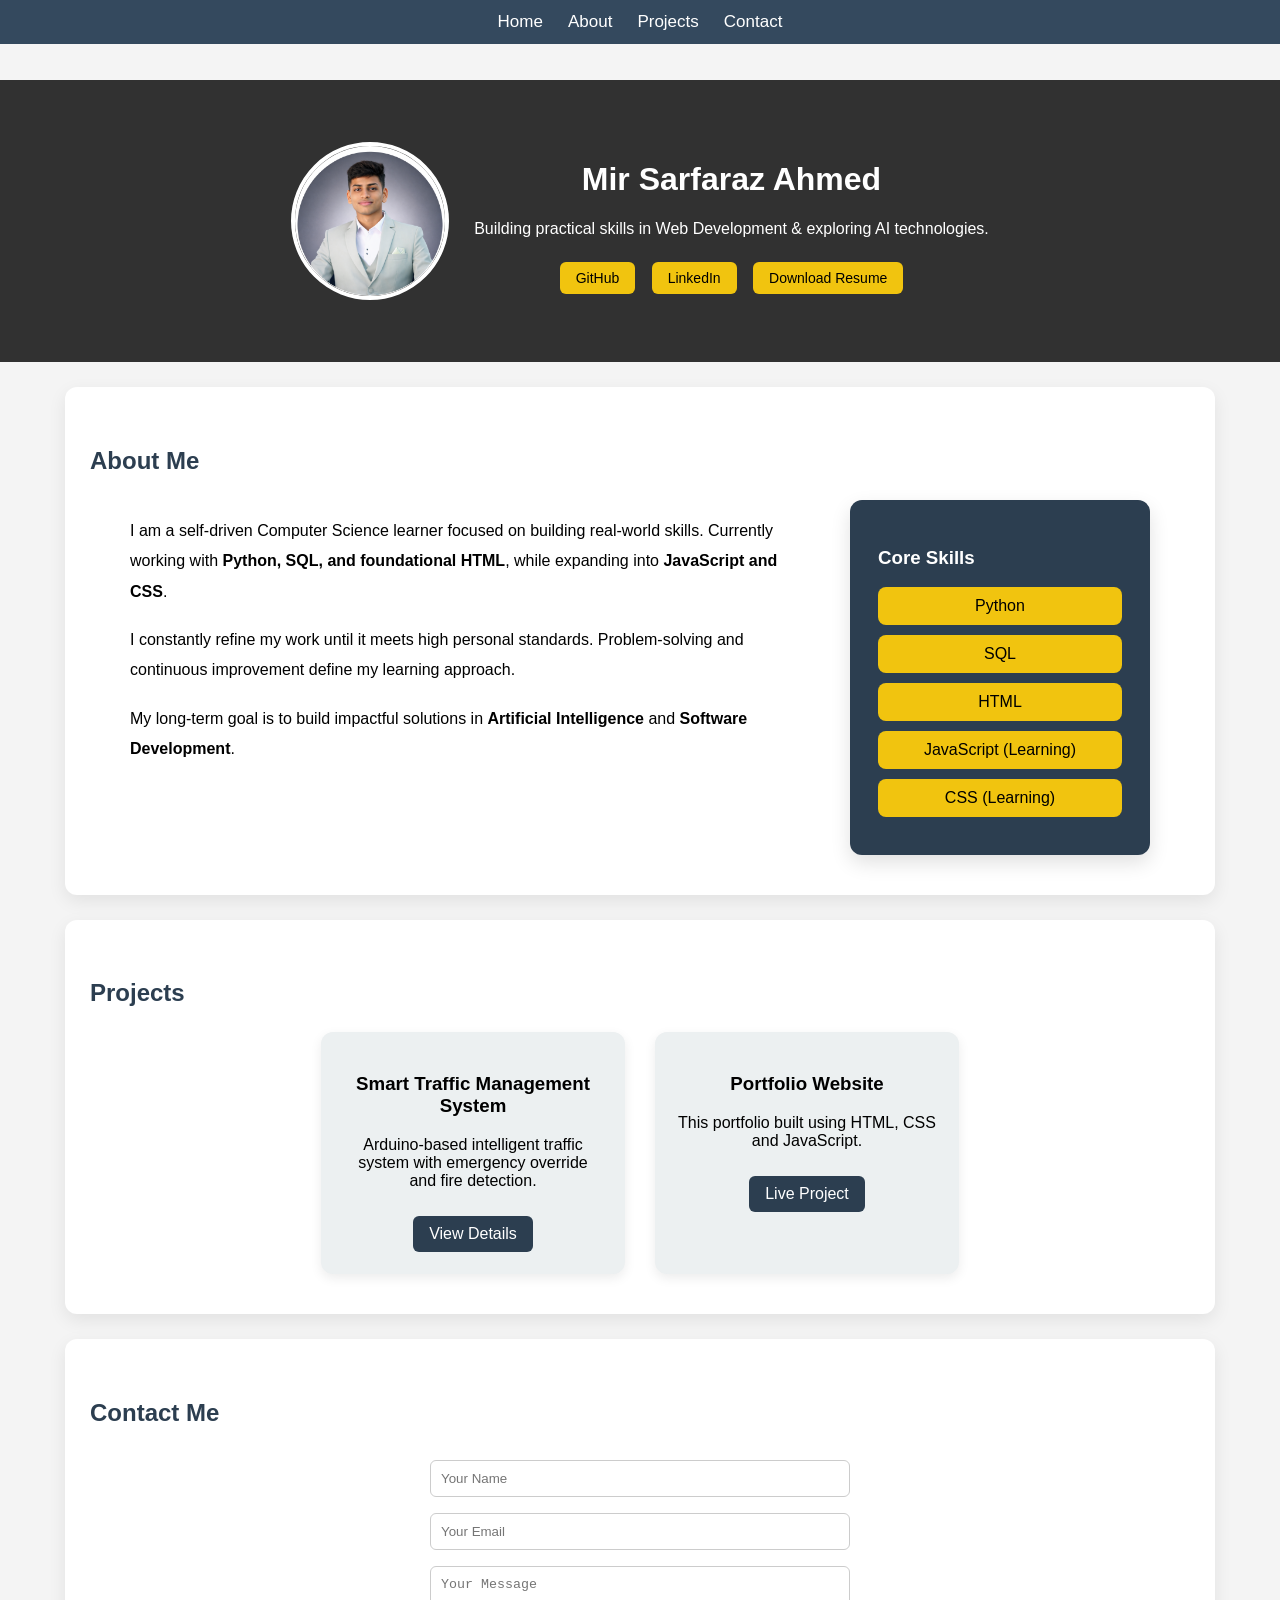
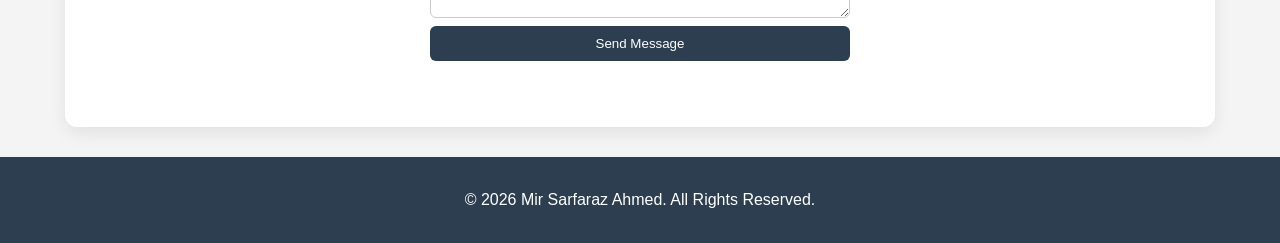
==== commit 1a0abbcf: "Update index.html" ====
--- a/index.html
+++ b/index.html
@@ -4,13 +4,17 @@
 <head>
 <meta charset="UTF-8">
 <meta name="viewport" content="width=device-width, initial-scale=1.0">
+
 <title>Mir Sarfaraz Ahmed | Portfolio</title>
+
 <link rel="icon" type="image/png" href="profile.jpg">
 <link rel="stylesheet" href="style.css">
+
 </head>
 
 <body>
 
+<!-- NAVBAR -->
 <nav>
 <ul>
 <li><a href="#home">Home</a></li>
@@ -20,6 +24,8 @@
 </ul>
 </nav>
 
+
+<!-- HERO SECTION -->
 <header id="home" class="hero-header">
 
 <video autoplay muted loop playsinline class="hero-video">
@@ -27,27 +33,49 @@
 </video>
 
 <div class="hero">
+
 <img src="profile.jpg" class="profile-img" alt="Profile">
 
-<div>
+<div class="hero-text">
+
 <h1>Mir Sarfaraz Ahmed</h1>
-<p>Building practical skills in Web Development & exploring AI technologies.</p>
+
+<p>
+Building practical skills in Web Development & exploring AI technologies.
+</p>
 
 <div class="socials">
-<a href="https://github.com/Mir-Sarfaraz-Ahmed" target="_blank" class="social-btn">GitHub</a>
-<a href="https://www.linkedin.com/in/mir-sarfaraz-ahmed-367957329/" target="_blank" class="social-btn">LinkedIn</a>
-<a href="resume.pdf" download class="social-btn">Download Resume</a>
+
+<a href="https://github.com/Mir-Sarfaraz-Ahmed" target="_blank" class="social-btn">
+GitHub
+</a>
+
+<a href="https://www.linkedin.com/in/mir-sarfaraz-ahmed-367957329/" target="_blank" class="social-btn">
+LinkedIn
+</a>
+
+<a href="resume.pdf" download class="social-btn">
+Download Resume
+</a>
+
 </div>
 
 </div>
+
 </div>
 
+</header>
+
+
+<!-- ABOUT -->
 <section id="about">
+
 <h2>About Me</h2>
 
 <div class="about-wrapper">
 
 <div class="about-left">
+
 <p>
 I am a self-driven Computer Science learner focused on building real-world skills.
 Currently working with <strong>Python, SQL, and foundational HTML</strong>,
@@ -64,41 +92,70 @@
 <strong>Artificial Intelligence</strong> and
 <strong>Software Development</strong>.
 </p>
+
 </div>
 
 <div class="about-right">
+
 <h3>Core Skills</h3>
+
 <div class="skill">Python</div>
 <div class="skill">SQL</div>
 <div class="skill">HTML</div>
 <div class="skill">JavaScript (Learning)</div>
 <div class="skill">CSS (Learning)</div>
+
 </div>
 
 </div>
+
 </section>
 
+
+<!-- PROJECTS -->
 <section id="projects">
+
 <h2>Projects</h2>
 
 <div class="project-container">
 
 <div class="project-card">
+
 <h3>Smart Traffic Management System</h3>
-<p>Arduino-based intelligent traffic system with emergency override and fire detection.</p>
-<a href="traffic-project.html" class="btn">View Details</a>
+
+<p>
+Arduino-based intelligent traffic system with emergency override and fire detection.
+</p>
+
+<a href="traffic-project.html" class="btn">
+View Details
+</a>
+
 </div>
 
+
 <div class="project-card">
+
 <h3>Portfolio Website</h3>
-<p>This portfolio built using HTML, CSS and JavaScript.</p>
-<a href="#" class="btn">Live Project</a>
+
+<p>
+This portfolio built using HTML, CSS and JavaScript.
+</p>
+
+<a href="#" class="btn">
+Live Project
+</a>
+
 </div>
 
 </div>
+
 </section>
 
+
+<!-- CONTACT -->
 <section id="contact">
+
 <h2>Contact Me</h2>
 
 <form id="contact-form"
@@ -107,22 +164,26 @@
 class="contact-form">
 
 <input type="text" name="name" placeholder="Your Name" required>
+
 <input type="email" name="email" placeholder="Your Email" required>
+
 <textarea name="message" placeholder="Your Message" required></textarea>
+
 <button type="submit">Send Message</button>
 
 <p id="form-status"></p>
 
 </form>
+
 </section>
+
 
 <footer>
 <p>© 2026 Mir Sarfaraz Ahmed. All Rights Reserved.</p>
 </footer>
 
+
 <script src="script.js" defer></script>
 
 </body>
-
 </html>
-
--- a/style.css
+++ b/style.css
@@ -73,7 +73,7 @@
 left:0;
 width:100%;
 height:100%;
-background:rgba(0,0,0,0.55);
+background:rgba(0,0,0,0.8);
 z-index:-1;
 }
 
@@ -441,3 +441,4 @@
 
 
 
+
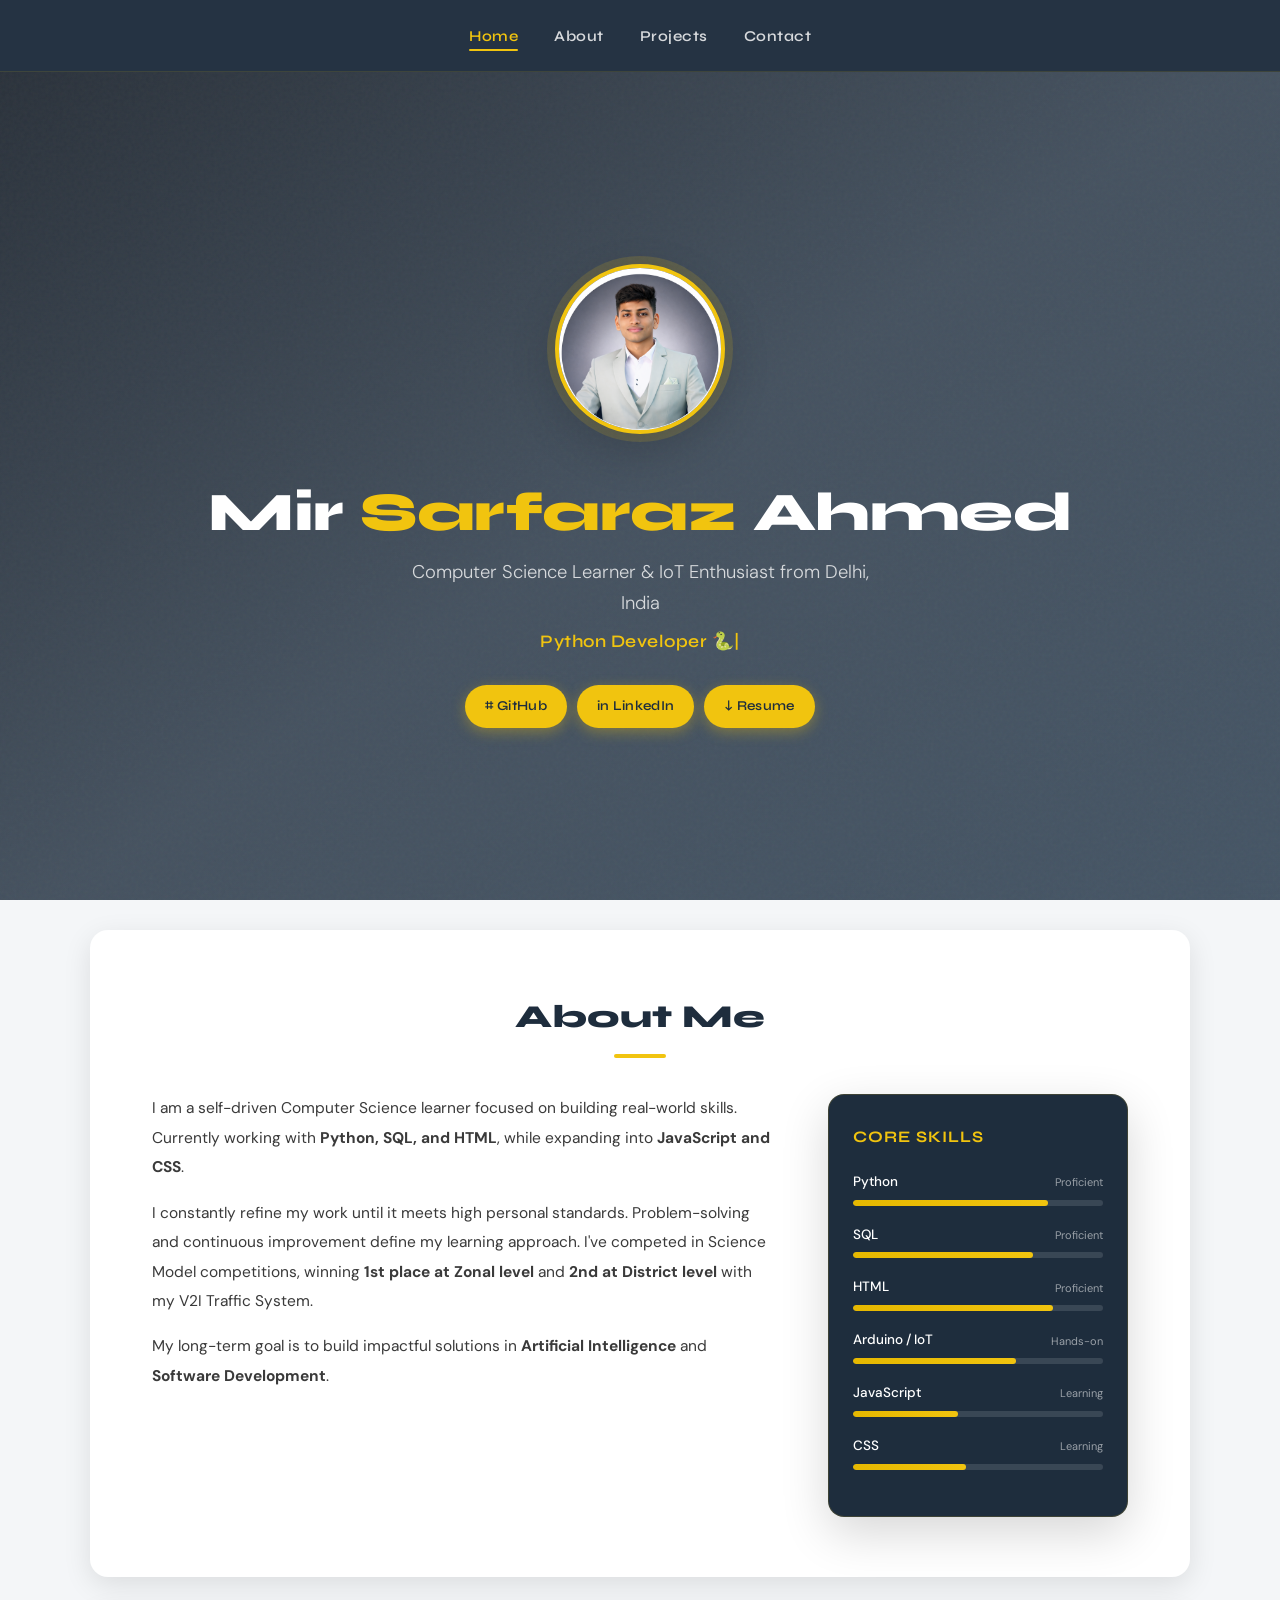
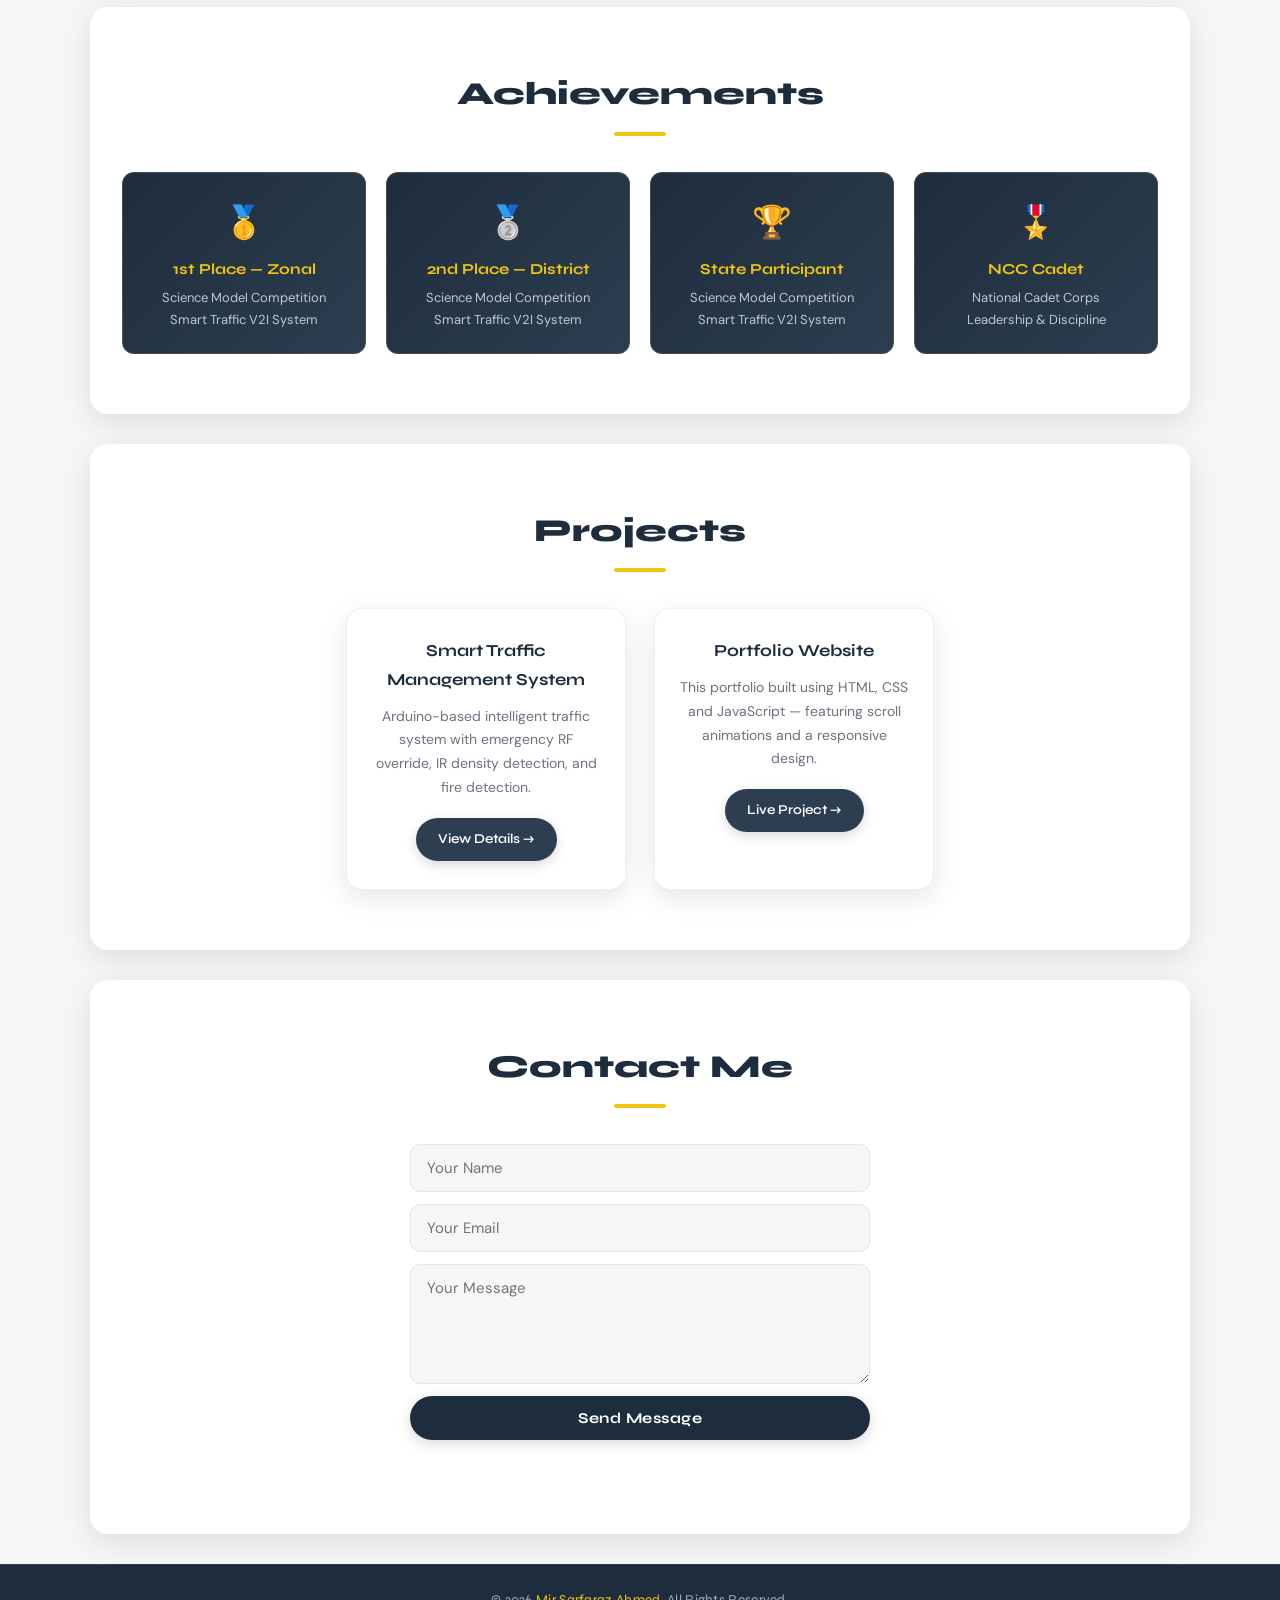
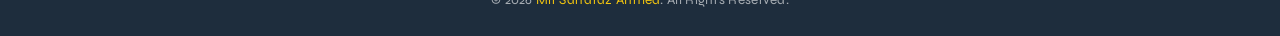
==== commit e5f79d53: "Add files via upload" ====
--- a/index.html
+++ b/index.html
@@ -1,189 +1,239 @@
-<!DOCTYPE html>
-<html lang="en">
-
-<head>
-<meta charset="UTF-8">
-<meta name="viewport" content="width=device-width, initial-scale=1.0">
-
-<title>Mir Sarfaraz Ahmed | Portfolio</title>
-
-<link rel="icon" type="image/png" href="profile.jpg">
-<link rel="stylesheet" href="style.css">
-
-</head>
-
-<body>
-
-<!-- NAVBAR -->
-<nav>
-<ul>
-<li><a href="#home">Home</a></li>
-<li><a href="#about">About</a></li>
-<li><a href="#projects">Projects</a></li>
-<li><a href="#contact">Contact</a></li>
-</ul>
-</nav>
-
-
-<!-- HERO SECTION -->
-<header id="home" class="hero-header">
-
-<video autoplay muted loop playsinline class="hero-video">
-<source src="hero-bg.mp4" type="video/mp4">
-</video>
-
-<div class="hero">
-
-<img src="profile.jpg" class="profile-img" alt="Profile">
-
-<div class="hero-text">
-
-<h1>Mir Sarfaraz Ahmed</h1>
-
-<p>
-Building practical skills in Web Development & exploring AI technologies.
-</p>
-
-<div class="socials">
-
-<a href="https://github.com/Mir-Sarfaraz-Ahmed" target="_blank" class="social-btn">
-GitHub
-</a>
-
-<a href="https://www.linkedin.com/in/mir-sarfaraz-ahmed-367957329/" target="_blank" class="social-btn">
-LinkedIn
-</a>
-
-<a href="resume.pdf" download class="social-btn">
-Download Resume
-</a>
-
-</div>
-
-</div>
-
-</div>
-
-</header>
-
-
-<!-- ABOUT -->
-<section id="about">
-
-<h2>About Me</h2>
-
-<div class="about-wrapper">
-
-<div class="about-left">
-
-<p>
-I am a self-driven Computer Science learner focused on building real-world skills.
-Currently working with <strong>Python, SQL, and foundational HTML</strong>,
-while expanding into <strong>JavaScript and CSS</strong>.
-</p>
-
-<p>
-I constantly refine my work until it meets high personal standards.
-Problem-solving and continuous improvement define my learning approach.
-</p>
-
-<p>
-My long-term goal is to build impactful solutions in
-<strong>Artificial Intelligence</strong> and
-<strong>Software Development</strong>.
-</p>
-
-</div>
-
-<div class="about-right">
-
-<h3>Core Skills</h3>
-
-<div class="skill">Python</div>
-<div class="skill">SQL</div>
-<div class="skill">HTML</div>
-<div class="skill">JavaScript (Learning)</div>
-<div class="skill">CSS (Learning)</div>
-
-</div>
-
-</div>
-
-</section>
-
-
-<!-- PROJECTS -->
-<section id="projects">
-
-<h2>Projects</h2>
-
-<div class="project-container">
-
-<div class="project-card">
-
-<h3>Smart Traffic Management System</h3>
-
-<p>
-Arduino-based intelligent traffic system with emergency override and fire detection.
-</p>
-
-<a href="traffic-project.html" class="btn">
-View Details
-</a>
-
-</div>
-
-
-<div class="project-card">
-
-<h3>Portfolio Website</h3>
-
-<p>
-This portfolio built using HTML, CSS and JavaScript.
-</p>
-
-<a href="#" class="btn">
-Live Project
-</a>
-
-</div>
-
-</div>
-
-</section>
-
-
-<!-- CONTACT -->
-<section id="contact">
-
-<h2>Contact Me</h2>
-
-<form id="contact-form"
-action="https://formspree.io/f/xojnpjqy"
-method="POST"
-class="contact-form">
-
-<input type="text" name="name" placeholder="Your Name" required>
-
-<input type="email" name="email" placeholder="Your Email" required>
-
-<textarea name="message" placeholder="Your Message" required></textarea>
-
-<button type="submit">Send Message</button>
-
-<p id="form-status"></p>
-
-</form>
-
-</section>
-
-
-<footer>
-<p>© 2026 Mir Sarfaraz Ahmed. All Rights Reserved.</p>
-</footer>
-
-
-<script src="script.js" defer></script>
-
-</body>
-</html>
+<!DOCTYPE html>
+<html lang="en">
+
+<head>
+<meta charset="UTF-8">
+<meta name="viewport" content="width=device-width, initial-scale=1.0">
+<title>Mir Sarfaraz Ahmed | Portfolio</title>
+<link rel="icon" type="image/png" href="profile.jpg">
+<link rel="stylesheet" href="style.css">
+</head>
+
+<body>
+
+<!-- SCROLL TO TOP BUTTON -->
+<button id="scrollTop" aria-label="Scroll to top">↑</button>
+
+<!-- NAVBAR -->
+<nav id="navbar">
+  <ul>
+    <li><a href="#home"     class="nav-link">Home</a></li>
+    <li><a href="#about"    class="nav-link">About</a></li>
+    <li><a href="#projects" class="nav-link">Projects</a></li>
+    <li><a href="#contact"  class="nav-link">Contact</a></li>
+  </ul>
+</nav>
+
+
+<!-- ═══ HERO ═══ -->
+<header id="home" class="hero-header">
+
+  <video autoplay muted loop playsinline class="hero-video">
+    <source src="hero-bg.mp4" type="video/mp4">
+  </video>
+
+  <div class="hero">
+
+    <img src="profile.jpg" class="profile-img reveal" alt="Mir Sarfaraz Ahmed">
+
+    <div class="hero-text reveal d2">
+
+      <h1>Mir <span>Sarfaraz</span> Ahmed</h1>
+
+      <p class="hero-tagline">
+        Computer Science Learner &amp; IoT Enthusiast from Delhi, India
+      </p>
+
+      <div class="typing-wrap">
+        <span id="typing-text"></span>
+      </div>
+
+      <div class="socials">
+        <a href="https://github.com/Mir-Sarfaraz-Ahmed"
+           target="_blank" class="social-btn">⌗ GitHub</a>
+
+        <a href="https://www.linkedin.com/in/mir-sarfaraz-ahmed-367957329/"
+           target="_blank" class="social-btn">in LinkedIn</a>
+
+        <a href="resume.pdf" download class="social-btn">↓ Resume</a>
+      </div>
+
+    </div>
+
+  </div>
+
+</header>
+
+
+<!-- ═══ ABOUT ═══ -->
+<section id="about">
+
+  <h2 class="reveal">About Me</h2>
+
+  <div class="about-wrapper">
+
+    <div class="about-left reveal-left">
+
+      <p>
+        I am a self-driven Computer Science learner focused on building real-world skills.
+        Currently working with <strong>Python, SQL, and HTML</strong>,
+        while expanding into <strong>JavaScript and CSS</strong>.
+      </p>
+
+      <p>
+        I constantly refine my work until it meets high personal standards.
+        Problem-solving and continuous improvement define my learning approach.
+        I've competed in Science Model competitions, winning
+        <strong>1st place at Zonal level</strong> and
+        <strong>2nd at District level</strong> with my V2I Traffic System.
+      </p>
+
+      <p>
+        My long-term goal is to build impactful solutions in
+        <strong>Artificial Intelligence</strong> and
+        <strong>Software Development</strong>.
+      </p>
+
+    </div>
+
+    <div class="about-right reveal-right">
+
+      <h3>Core Skills</h3>
+
+      <div class="skill-item">
+        <div class="skill-label"><span>Python</span><span>Proficient</span></div>
+        <div class="skill-bar"><div class="skill-fill" data-width="78"></div></div>
+      </div>
+
+      <div class="skill-item">
+        <div class="skill-label"><span>SQL</span><span>Proficient</span></div>
+        <div class="skill-bar"><div class="skill-fill" data-width="72"></div></div>
+      </div>
+
+      <div class="skill-item">
+        <div class="skill-label"><span>HTML</span><span>Proficient</span></div>
+        <div class="skill-bar"><div class="skill-fill" data-width="80"></div></div>
+      </div>
+
+      <div class="skill-item">
+        <div class="skill-label"><span>Arduino / IoT</span><span>Hands-on</span></div>
+        <div class="skill-bar"><div class="skill-fill" data-width="65"></div></div>
+      </div>
+
+      <div class="skill-item">
+        <div class="skill-label"><span>JavaScript</span><span>Learning</span></div>
+        <div class="skill-bar"><div class="skill-fill" data-width="42"></div></div>
+      </div>
+
+      <div class="skill-item">
+        <div class="skill-label"><span>CSS</span><span>Learning</span></div>
+        <div class="skill-bar"><div class="skill-fill" data-width="45"></div></div>
+      </div>
+
+    </div>
+
+  </div>
+
+</section>
+
+
+<!-- ═══ ACHIEVEMENTS ═══ -->
+<section id="achievements">
+
+  <h2 class="reveal">Achievements</h2>
+
+  <div class="achievements-grid">
+
+    <div class="achievement-card reveal d1">
+      <span class="medal">🥇</span>
+      <h4>1st Place — Zonal</h4>
+      <p>Science Model Competition<br>Smart Traffic V2I System</p>
+    </div>
+
+    <div class="achievement-card reveal d2">
+      <span class="medal">🥈</span>
+      <h4>2nd Place — District</h4>
+      <p>Science Model Competition<br>Smart Traffic V2I System</p>
+    </div>
+
+    <div class="achievement-card reveal d3">
+      <span class="medal">🏆</span>
+      <h4>State Participant</h4>
+      <p>Science Model Competition<br>Smart Traffic V2I System</p>
+    </div>
+
+    <div class="achievement-card reveal d4">
+      <span class="medal">🎖️</span>
+      <h4>NCC Cadet</h4>
+      <p>National Cadet Corps<br>Leadership &amp; Discipline</p>
+    </div>
+
+  </div>
+
+</section>
+
+
+<!-- ═══ PROJECTS ═══ -->
+<section id="projects">
+
+  <h2 class="reveal">Projects</h2>
+
+  <div class="project-container">
+
+    <div class="project-card reveal d1">
+      <h3>Smart Traffic Management System</h3>
+      <p>
+        Arduino-based intelligent traffic system with emergency RF override,
+        IR density detection, and fire detection.
+      </p>
+      <a href="traffic-project.html" class="btn" style="margin-top:18px;">
+        View Details →
+      </a>
+    </div>
+
+    <div class="project-card reveal d2">
+      <h3>Portfolio Website</h3>
+      <p>
+        This portfolio built using HTML, CSS and JavaScript —
+        featuring scroll animations and a responsive design.
+      </p>
+      <a href="#" class="btn" style="margin-top:18px;">
+        Live Project →
+      </a>
+    </div>
+
+  </div>
+
+</section>
+
+
+<!-- ═══ CONTACT ═══ -->
+<section id="contact">
+
+  <h2 class="reveal">Contact Me</h2>
+
+  <form id="contact-form"
+        action="https://formspree.io/f/xojnpjqy"
+        method="POST"
+        class="contact-form reveal">
+
+    <input  type="text"  name="name"    placeholder="Your Name"    required>
+    <input  type="email" name="email"   placeholder="Your Email"   required>
+    <textarea            name="message" placeholder="Your Message" required></textarea>
+    <button type="submit" id="submit-btn">Send Message</button>
+    <p id="form-status"></p>
+
+  </form>
+
+</section>
+
+
+<footer>
+  <p>© 2026 <span>Mir Sarfaraz Ahmed</span>. All Rights Reserved.</p>
+</footer>
+
+
+<script src="script.js" defer></script>
+
+</body>
+</html>
--- a/style.css
+++ b/style.css
@@ -1,444 +1,824 @@
-html{
-scroll-behavior:smooth;
-}
-
-body{
-margin:0;
-padding:0;
-padding-top:80px;
-font-family:Arial, Helvetica, sans-serif;
-background:#f4f4f4;
-width:100%;
-overflow-x:hidden;
-}
-
-/* NAVBAR */
-nav{
-background:#34495e;
-padding:12px 0;
-position:fixed;
-width:100%;
-top:0;
-left:0;
-z-index:1000;
-}
-
-nav ul{
-display:flex;
-justify-content:center;
-flex-wrap:wrap;
-list-style:none;
-margin:0;
-padding:0;
-gap:25px;
-}
-
-nav a{
-color:white;
-text-decoration:none;
-font-size:17px;
-}
-
-nav a:hover{
-color:#f1c40f;
-}
-
-/* HERO */
-.hero-header{
-position:relative;
-color:white;
-padding:60px 20px;
-text-align:center;
-overflow:hidden;
-}
-
-/* VIDEO BACKGROUND */
-
-.hero-video{
-position:absolute;
-top:0;
-left:0;
-width:100%;
-height:100%;
-object-fit:cover;
-z-index:-1;
-}
-
-/* DARK OVERLAY */
-
-.hero-header::before{
-content:"";
-position:absolute;
-top:0;
-left:0;
-width:100%;
-height:100%;
-background:rgba(0,0,0,0.8);
-z-index:-1;
-}
-
-.hero{
-display:flex;
-justify-content:center;
-align-items:center;
-gap:25px;
-flex-wrap:wrap;
-text-align:center;
-max-width:900px;
-margin:auto;
-}
-
-.profile-img{
-width:150px;
-height:150px;
-border-radius:50%;
-object-fit:cover;
-border:4px solid white;
-}
-
-.social-btn{
-display:inline-block;
-margin:8px 6px;
-padding:8px 16px;
-background:#f1c40f;
-color:black;
-text-decoration:none;
-border-radius:6px;
-font-size:14px;
-}
-
-.social-btn:hover{
-background:white;
-color:#2c3e50;
-}
-
-/* SECTIONS */
-section{
-padding:40px 25px;
-margin:25px auto;
-max-width:1100px;
-background:white;
-border-radius:12px;
-box-shadow:0 6px 18px rgba(0,0,0,0.08);
-}
-
-h2{
-color:#2c3e50;
-margin-bottom:25px;
-}
-
-/* PROJECT PAGE HEADINGS */
-
-.project-page h2{
-color:#2c3e50;
-border-left:4px solid #f1c40f;
-padding-left:12px;
-margin-top:35px;
-margin-bottom:25px;
-line-height:1.3;
-}
-
-/* ABOUT SECTION */
-.about-wrapper{
-display:flex;
-justify-content:center;
-align-items:flex-start;
-gap:70px;
-max-width:1100px;
-margin:auto;
-flex-wrap:wrap;
-}
-
-.about-left{
-flex:1;
-max-width:650px;
-line-height:1.9;
-font-size:16px;
-}
-
-.about-left p{
-margin-bottom:18px;
-}
-
-.about-right{
-width:300px;
-max-width:100%;
-background:#2c3e50;
-padding:28px;
-border-radius:12px;
-color:white;
-box-shadow:0 8px 20px rgba(0,0,0,0.12);
-box-sizing:border-box;
-}
-
-.about-right h3{
-margin-bottom:18px;
-}
-
-.skill{
-background:#f1c40f;
-color:black;
-padding:10px;
-margin-bottom:10px;
-border-radius:8px;
-font-weight:500;
-text-align:center;
-transition:0.3s;
-width:100%;
-box-sizing:border-box;
-}
-
-.skill:hover{
-transform:translateY(-3px);
-}
-
-/* PROJECTS */
-.project-container{
-display:flex;
-justify-content:center;
-gap:30px;
-flex-wrap:wrap;
-}
-
-.project-card{
-background:#ecf0f1;
-padding:22px;
-border-radius:12px;
-width:260px;
-text-align:center;
-box-shadow:0 4px 12px rgba(0,0,0,0.08);
-transition:0.3s;
-}
-
-.project-card:hover{
-transform:translateY(-6px);
-box-shadow:0 10px 22px rgba(0,0,0,0.15);
-}
-
-.btn{
-display:inline-block;
-padding:9px 16px;
-background:#2c3e50;
-color:white;
-text-decoration:none;
-border-radius:6px;
-margin-top:10px;
-}
-
-.btn:hover{
-background:#f1c40f;
-color:black;
-}
-
-/* PROJECT PAGE */
-.project-page{
-max-width:900px;
-margin:60px auto;
-background:white;
-padding:40px;
-border-radius:12px;
-box-shadow:0 6px 18px rgba(0,0,0,0.1);
-}
-
-/* WORKFLOW IMAGE */
-
-.workflow-image{
-margin-top:25px;
-text-align:center;
-}
-
-/* WORKFLOW IMAGE */
-
-.workflow-image{
-margin-top:25px;
-text-align:center;
-}
-
-.workflow-image img{
-display:block;
-width:100%;
-max-width:100%;
-height:auto;
-margin:auto;
-border-radius:12px;
-box-shadow:0 6px 18px rgba(0,0,0,0.15);
-}
-
-.project-page ul{
-margin-top:15px;
-margin-bottom:30px;
-}
-
-.project-images{
-display:flex;
-gap:30px;
-justify-content:center;
-margin-top:30px;
-flex-wrap:wrap;
-}
-
-.project-images img{
-width:340px;
-border-radius:12px;
-transition:transform 0.3s ease, box-shadow 0.3s ease;
-}
-
-.project-images img:hover{
-transform:scale(1.06);
-box-shadow:0 12px 25px rgba(0,0,0,0.25);
-}
-
-/* MEDIA */
-.media-box{
-margin-top:25px;
-}
-
-.media-box video{
-width:100%;
-border-radius:12px;
-box-shadow:0 5px 15px rgba(0,0,0,0.15);
-}
-
-.media-caption{
-margin-top:15px;
-line-height:1.6;
-}
-
-.media-box embed{
-margin-top:20px;
-border-radius:12px;
-box-shadow:0 5px 15px rgba(0,0,0,0.15);
-}
-
-/* CONTACT */
-.contact-form{
-display:flex;
-flex-direction:column;
-max-width:420px;
-margin:auto;
-}
-
-.contact-form input,
-.contact-form textarea{
-margin:8px 0;
-padding:10px;
-border-radius:6px;
-border:1px solid #ccc;
-}
-
-.contact-form button{
-padding:10px;
-background:#2c3e50;
-color:white;
-border:none;
-border-radius:6px;
-cursor:pointer;
-}
-
-.contact-form button:hover{
-background:#f1c40f;
-color:black;
-}
-
-#form-status{
-text-align:center;
-margin-top:10px;
-font-weight:bold;
-}
-
-/* FOOTER */
-footer{
-text-align:center;
-padding:18px;
-background:#2c3e50;
-color:white;
-margin-top:30px;
-}
-
-/* TECH STACK */
-.tech-stack{
-margin-top:15px;
-display:flex;
-flex-wrap:wrap;
-gap:10px;
-}
-
-.tech-stack span{
-background:#34495e;
-color:white;
-padding:6px 14px;
-border-radius:20px;
-font-size:13px;
-font-weight:500;
-display:inline-block;
-transition:all 0.25s ease;
-cursor:pointer;
-}
-
-.tech-stack span:hover{
-background:#f1c40f;
-color:black;
-transform:translateY(-3px);
-box-shadow:0 6px 12px rgba(0,0,0,0.15);
-}
-
-/* MOBILE RESPONSIVE */
-
-@media (max-width:768px){
-
-body{
-padding-top:90px;
-}
-
-.hero{
-flex-direction:column;
-}
-
-.about-wrapper{
-flex-direction:column;
-align-items:stretch;
-gap:25px;
-width:100%;
-}
-
-.about-left{
-max-width:100%;
-}
-
-.about-right{
-width:100%;
-max-width:100%;
-padding:18px;
-margin-top:10px;
-}
-
-section{
-margin:12px;
-padding:20px;
-}
-
-nav ul{
-flex-wrap:wrap;
-gap:15px;
-}
-
-nav a{
-font-size:15px;
-}
-
-.skill{
-font-size:14px;
-padding:9px;
-}
-
-.project-images img{
-width:100%;
-}
-}
-
-
-
-
-
-
-
+/* =============================================
+   PORTFOLIO — STYLE.CSS  (Improved Version)
+   Author: Mir Sarfaraz Ahmed
+   ============================================= */
+
+/* ── GOOGLE FONTS ── */
+@import url('https://fonts.googleapis.com/css2?family=Syne:wght@400;600;700;800&family=DM+Sans:wght@300;400;500;600&display=swap');
+
+/* ── CSS VARIABLES ── */
+:root {
+  --navy:      #1e2d3d;
+  --dark:      #2c3e50;
+  --mid:       #34495e;
+  --accent:    #f1c40f;
+  --accent-h:  #e6b800;
+  --light:     #f4f6f8;
+  --white:     #ffffff;
+  --text:      #3a3a3a;
+  --text-light:#6b7280;
+  --radius:    12px;
+  --shadow:    0 8px 28px rgba(0,0,0,0.10);
+  --shadow-lg: 0 16px 48px rgba(0,0,0,0.16);
+  --transition:0.3s cubic-bezier(0.4,0,0.2,1);
+  --font-head: 'Syne', sans-serif;
+  --font-body: 'DM Sans', sans-serif;
+}
+
+/* ── RESET & BASE ── */
+*, *::before, *::after { box-sizing: border-box; margin: 0; padding: 0; }
+
+html { scroll-behavior: smooth; }
+
+body {
+  font-family: var(--font-body);
+  background: var(--light);
+  color: var(--text);
+  padding-top: 72px;
+  overflow-x: hidden;
+  line-height: 1.7;
+  font-size: 16px;
+}
+
+/* ── SCROLL REVEAL ── */
+.reveal {
+  opacity: 0;
+  transform: translateY(36px);
+  transition: opacity 0.7s ease, transform 0.7s ease;
+}
+.reveal.visible {
+  opacity: 1;
+  transform: translateY(0);
+}
+.reveal-left {
+  opacity: 0;
+  transform: translateX(-40px);
+  transition: opacity 0.7s ease, transform 0.7s ease;
+}
+.reveal-left.visible { opacity: 1; transform: translateX(0); }
+.reveal-right {
+  opacity: 0;
+  transform: translateX(40px);
+  transition: opacity 0.7s ease, transform 0.7s ease;
+}
+.reveal-right.visible { opacity: 1; transform: translateX(0); }
+
+/* delay helpers */
+.d1 { transition-delay: 0.1s; }
+.d2 { transition-delay: 0.2s; }
+.d3 { transition-delay: 0.3s; }
+.d4 { transition-delay: 0.4s; }
+.d5 { transition-delay: 0.5s; }
+
+/* ── NAVBAR ── */
+nav {
+  background: rgba(30,45,61,0.97);
+  backdrop-filter: blur(10px);
+  -webkit-backdrop-filter: blur(10px);
+  padding: 0 40px;
+  position: fixed;
+  width: 100%;
+  top: 0;
+  left: 0;
+  z-index: 1000;
+  height: 72px;
+  display: flex;
+  align-items: center;
+  justify-content: center;
+  border-bottom: 1px solid rgba(241,196,15,0.12);
+  transition: background var(--transition);
+}
+
+nav.scrolled {
+  background: rgba(30,45,61,0.99);
+  box-shadow: 0 4px 20px rgba(0,0,0,0.25);
+}
+
+nav ul {
+  display: flex;
+  list-style: none;
+  gap: 36px;
+  align-items: center;
+}
+
+nav a {
+  color: rgba(255,255,255,0.82);
+  text-decoration: none;
+  font-family: var(--font-head);
+  font-size: 15px;
+  font-weight: 600;
+  letter-spacing: 0.5px;
+  padding: 4px 0;
+  position: relative;
+  transition: color var(--transition);
+}
+
+nav a::after {
+  content: '';
+  position: absolute;
+  bottom: -2px;
+  left: 0;
+  width: 0;
+  height: 2px;
+  background: var(--accent);
+  border-radius: 2px;
+  transition: width var(--transition);
+}
+
+nav a:hover,
+nav a.active {
+  color: var(--accent);
+}
+nav a:hover::after,
+nav a.active::after { width: 100%; }
+
+/* ── HERO ── */
+.hero-header {
+  position: relative;
+  min-height: 92vh;
+  display: flex;
+  align-items: center;
+  justify-content: center;
+  text-align: center;
+  color: var(--white);
+  padding: 80px 24px 60px;
+  overflow: hidden;
+}
+
+.hero-video {
+  position: absolute;
+  inset: 0;
+  width: 100%;
+  height: 100%;
+  object-fit: cover;
+  z-index: -2;
+}
+
+/* fallback gradient if video missing */
+.hero-header::before {
+  content: '';
+  position: absolute;
+  inset: 0;
+  background: linear-gradient(
+    145deg,
+    rgba(14,22,32,0.88) 0%,
+    rgba(30,45,61,0.82) 50%,
+    rgba(44,62,80,0.88) 100%
+  );
+  z-index: -1;
+}
+
+/* animated grain overlay */
+.hero-header::after {
+  content: '';
+  position: absolute;
+  inset: 0;
+  background-image: url("data:image/svg+xml,%3Csvg viewBox='0 0 256 256' xmlns='http://www.w3.org/2000/svg'%3E%3Cfilter id='noise'%3E%3CfeTurbulence type='fractalNoise' baseFrequency='0.9' numOctaves='4' stitchTiles='stitch'/%3E%3C/filter%3E%3Crect width='100%25' height='100%25' filter='url(%23noise)' opacity='0.04'/%3E%3C/svg%3E");
+  z-index: 0;
+  pointer-events: none;
+}
+
+.hero {
+  display: flex;
+  justify-content: center;
+  align-items: center;
+  gap: 48px;
+  flex-wrap: wrap;
+  max-width: 960px;
+  margin: auto;
+  position: relative;
+  z-index: 2;
+}
+
+.hero-text { text-align: center; }
+
+.hero-text h1 {
+  font-family: var(--font-head);
+  font-size: clamp(2rem, 5vw, 3.4rem);
+  font-weight: 800;
+  letter-spacing: -0.5px;
+  line-height: 1.15;
+  margin-bottom: 12px;
+}
+
+.hero-text h1 span { color: var(--accent); }
+
+.hero-tagline {
+  font-size: clamp(1rem, 2.5vw, 1.15rem);
+  color: rgba(255,255,255,0.78);
+  margin-bottom: 8px;
+  font-weight: 300;
+  max-width: 480px;
+  margin-left: auto;
+  margin-right: auto;
+}
+
+.typing-wrap {
+  font-family: var(--font-head);
+  font-size: clamp(0.95rem, 2vw, 1.1rem);
+  color: var(--accent);
+  font-weight: 600;
+  min-height: 28px;
+  margin-bottom: 28px;
+  letter-spacing: 0.5px;
+}
+
+#typing-text::after {
+  content: '|';
+  animation: blink 0.8s step-end infinite;
+}
+
+@keyframes blink { 50% { opacity: 0; } }
+
+.profile-img {
+  width: 170px;
+  height: 170px;
+  border-radius: 50%;
+  object-fit: cover;
+  border: 4px solid var(--accent);
+  box-shadow: 0 0 0 8px rgba(241,196,15,0.15), var(--shadow-lg);
+  transition: transform var(--transition), box-shadow var(--transition);
+}
+
+.profile-img:hover {
+  transform: scale(1.04);
+  box-shadow: 0 0 0 12px rgba(241,196,15,0.20), var(--shadow-lg);
+}
+
+/* ── BUTTONS ── */
+.socials { display: flex; gap: 10px; flex-wrap: wrap; justify-content: center; }
+
+.social-btn {
+  display: inline-flex;
+  align-items: center;
+  gap: 6px;
+  padding: 10px 20px;
+  background: var(--accent);
+  color: var(--navy);
+  text-decoration: none;
+  border-radius: 50px;
+  font-size: 13.5px;
+  font-weight: 600;
+  font-family: var(--font-head);
+  letter-spacing: 0.3px;
+  transition: background var(--transition), transform var(--transition), box-shadow var(--transition);
+  box-shadow: 0 4px 14px rgba(241,196,15,0.35);
+}
+
+.social-btn:hover {
+  background: var(--white);
+  color: var(--navy);
+  transform: translateY(-2px);
+  box-shadow: 0 8px 22px rgba(241,196,15,0.45);
+}
+
+.btn {
+  display: inline-block;
+  padding: 10px 22px;
+  background: var(--dark);
+  color: var(--white);
+  text-decoration: none;
+  border-radius: 50px;
+  font-size: 13.5px;
+  font-weight: 600;
+  font-family: var(--font-head);
+  transition: background var(--transition), transform var(--transition), box-shadow var(--transition);
+  box-shadow: 0 4px 12px rgba(0,0,0,0.15);
+}
+
+.btn:hover {
+  background: var(--accent);
+  color: var(--navy);
+  transform: translateY(-2px);
+  box-shadow: 0 8px 22px rgba(241,196,15,0.4);
+}
+
+/* ── SECTIONS ── */
+section {
+  padding: 60px 32px;
+  margin: 30px auto;
+  max-width: 1100px;
+  background: var(--white);
+  border-radius: 18px;
+  box-shadow: var(--shadow);
+  position: relative;
+}
+
+h2 {
+  font-family: var(--font-head);
+  color: var(--navy);
+  margin-bottom: 36px;
+  text-align: center;
+  font-size: clamp(1.5rem, 3vw, 2rem);
+  font-weight: 800;
+  position: relative;
+}
+
+h2::after {
+  content: '';
+  display: block;
+  width: 52px;
+  height: 4px;
+  background: var(--accent);
+  border-radius: 3px;
+  margin: 10px auto 0;
+}
+
+/* ── ABOUT ── */
+.about-wrapper {
+  display: flex;
+  justify-content: center;
+  align-items: flex-start;
+  gap: 56px;
+  flex-wrap: wrap;
+}
+
+.about-left {
+  flex: 1;
+  max-width: 620px;
+  line-height: 1.9;
+  font-size: 15.5px;
+  color: var(--text);
+}
+
+.about-left p { margin-bottom: 16px; }
+.about-left p:last-child { margin-bottom: 0; }
+
+.about-right {
+  width: 300px;
+  background: var(--navy);
+  padding: 28px 24px;
+  border-radius: 16px;
+  color: var(--white);
+  box-shadow: var(--shadow-lg);
+  border: 1px solid rgba(241,196,15,0.15);
+}
+
+.about-right h3 {
+  font-family: var(--font-head);
+  font-size: 1rem;
+  font-weight: 700;
+  margin-bottom: 20px;
+  letter-spacing: 1px;
+  text-transform: uppercase;
+  color: var(--accent);
+}
+
+/* Skill bars */
+.skill-item {
+  margin-bottom: 18px;
+}
+
+.skill-label {
+  display: flex;
+  justify-content: space-between;
+  align-items: center;
+  margin-bottom: 6px;
+  font-size: 13.5px;
+  font-weight: 500;
+}
+
+.skill-label span:last-child {
+  font-size: 11px;
+  color: rgba(255,255,255,0.55);
+  font-weight: 400;
+}
+
+.skill-bar {
+  height: 6px;
+  background: rgba(255,255,255,0.12);
+  border-radius: 6px;
+  overflow: hidden;
+}
+
+.skill-fill {
+  height: 100%;
+  background: linear-gradient(90deg, var(--accent-h), var(--accent));
+  border-radius: 6px;
+  width: 0;
+  transition: width 1.2s cubic-bezier(0.4,0,0.2,1);
+}
+
+/* ── ACHIEVEMENTS ── */
+.achievements-grid {
+  display: grid;
+  grid-template-columns: repeat(auto-fit, minmax(200px, 1fr));
+  gap: 20px;
+  margin-top: 8px;
+}
+
+.achievement-card {
+  background: linear-gradient(135deg, var(--navy), var(--dark));
+  color: var(--white);
+  border-radius: var(--radius);
+  padding: 22px 18px;
+  text-align: center;
+  border: 1px solid rgba(241,196,15,0.18);
+  transition: transform var(--transition), box-shadow var(--transition);
+}
+
+.achievement-card:hover {
+  transform: translateY(-5px);
+  box-shadow: 0 12px 32px rgba(0,0,0,0.2);
+}
+
+.achievement-card .medal {
+  font-size: 2rem;
+  margin-bottom: 8px;
+  display: block;
+}
+
+.achievement-card h4 {
+  font-family: var(--font-head);
+  font-size: 0.95rem;
+  font-weight: 700;
+  color: var(--accent);
+  margin-bottom: 4px;
+}
+
+.achievement-card p {
+  font-size: 13px;
+  color: rgba(255,255,255,0.72);
+}
+
+/* ── PROJECTS ── */
+.project-container {
+  display: flex;
+  justify-content: center;
+  gap: 28px;
+  flex-wrap: wrap;
+}
+
+.project-card {
+  background: var(--white);
+  padding: 28px 24px;
+  border-radius: 16px;
+  width: 280px;
+  text-align: center;
+  box-shadow: var(--shadow);
+  border: 1px solid rgba(0,0,0,0.06);
+  transition: transform var(--transition), box-shadow var(--transition), border-color var(--transition);
+  position: relative;
+  overflow: hidden;
+}
+
+.project-card::before {
+  content: '';
+  position: absolute;
+  top: 0;
+  left: 0;
+  right: 0;
+  height: 4px;
+  background: linear-gradient(90deg, var(--accent-h), var(--accent));
+  transform: scaleX(0);
+  transform-origin: left;
+  transition: transform var(--transition);
+}
+
+.project-card:hover::before { transform: scaleX(1); }
+
+.project-card:hover {
+  transform: translateY(-8px);
+  box-shadow: var(--shadow-lg);
+  border-color: rgba(241,196,15,0.25);
+}
+
+.project-card h3 {
+  font-family: var(--font-head);
+  font-size: 1.05rem;
+  font-weight: 700;
+  color: var(--navy);
+  margin-bottom: 10px;
+}
+
+.project-card p { font-size: 14px; color: var(--text-light); }
+
+/* ── CONTACT ── */
+.contact-form {
+  display: flex;
+  flex-direction: column;
+  max-width: 460px;
+  margin: auto;
+  gap: 12px;
+}
+
+.contact-form input,
+.contact-form textarea {
+  padding: 13px 16px;
+  border-radius: 10px;
+  border: 1.5px solid #e0e5eb;
+  font-family: var(--font-body);
+  font-size: 15px;
+  color: var(--text);
+  background: var(--light);
+  transition: border-color var(--transition), box-shadow var(--transition);
+  outline: none;
+}
+
+.contact-form input:focus,
+.contact-form textarea:focus {
+  border-color: var(--accent);
+  box-shadow: 0 0 0 3px rgba(241,196,15,0.15);
+  background: var(--white);
+}
+
+.contact-form textarea { resize: vertical; min-height: 120px; }
+
+.contact-form button {
+  padding: 13px;
+  background: var(--navy);
+  color: var(--white);
+  border: none;
+  border-radius: 50px;
+  font-family: var(--font-head);
+  font-size: 15px;
+  font-weight: 700;
+  cursor: pointer;
+  letter-spacing: 0.5px;
+  transition: background var(--transition), transform var(--transition), box-shadow var(--transition);
+  box-shadow: 0 4px 14px rgba(0,0,0,0.15);
+}
+
+.contact-form button:hover {
+  background: var(--accent);
+  color: var(--navy);
+  transform: translateY(-2px);
+  box-shadow: 0 8px 22px rgba(241,196,15,0.4);
+}
+
+.contact-form button:disabled {
+  opacity: 0.65;
+  cursor: not-allowed;
+  transform: none;
+}
+
+#form-status {
+  text-align: center;
+  font-weight: 600;
+  font-size: 14px;
+  min-height: 22px;
+}
+
+/* ── FOOTER ── */
+footer {
+  text-align: center;
+  padding: 24px 20px;
+  background: var(--navy);
+  color: rgba(255,255,255,0.6);
+  font-size: 13.5px;
+  font-family: var(--font-head);
+  letter-spacing: 0.3px;
+  border-top: 1px solid rgba(241,196,15,0.12);
+}
+
+footer span { color: var(--accent); }
+
+/* ── SCROLL TO TOP ── */
+#scrollTop {
+  position: fixed;
+  bottom: 28px;
+  right: 28px;
+  width: 46px;
+  height: 46px;
+  border-radius: 50%;
+  background: var(--accent);
+  color: var(--navy);
+  border: none;
+  font-size: 20px;
+  cursor: pointer;
+  display: flex;
+  align-items: center;
+  justify-content: center;
+  box-shadow: 0 6px 20px rgba(241,196,15,0.45);
+  opacity: 0;
+  pointer-events: none;
+  transform: translateY(10px);
+  transition: opacity var(--transition), transform var(--transition);
+  z-index: 999;
+  font-weight: 700;
+}
+
+#scrollTop.show {
+  opacity: 1;
+  pointer-events: auto;
+  transform: translateY(0);
+}
+
+#scrollTop:hover { background: var(--white); }
+
+/* ── PROJECT DETAIL PAGE ── */
+.project-page {
+  max-width: 1100px;
+  margin: 40px auto 60px;
+  background: var(--white);
+  padding: 50px 48px;
+  border-radius: 18px;
+  box-shadow: var(--shadow);
+}
+
+.project-page h1 {
+  font-family: var(--font-head);
+  font-size: clamp(1.5rem, 3vw, 2.2rem);
+  font-weight: 800;
+  color: var(--navy);
+  margin-bottom: 16px;
+  line-height: 1.2;
+}
+
+.project-page > p {
+  font-size: 16px;
+  color: var(--text-light);
+  line-height: 1.8;
+  max-width: 720px;
+  margin-bottom: 24px;
+}
+
+.project-page h2 {
+  margin-top: 44px;
+  font-size: 1.15rem;
+  font-family: var(--font-head);
+  border-left: 4px solid var(--accent);
+  padding-left: 14px;
+  color: var(--navy);
+  text-align: left;
+  font-weight: 700;
+}
+
+.project-page h2::after { display: none; }
+
+.project-page hr {
+  border: none;
+  border-top: 1px solid #eaeef2;
+  margin: 36px 0;
+}
+
+.project-page ul {
+  padding-left: 20px;
+  margin-top: 14px;
+}
+
+.project-page ul li {
+  margin-bottom: 10px;
+  font-size: 15px;
+  line-height: 1.8;
+  color: var(--text);
+}
+
+/* Tech stack */
+.tech-stack {
+  display: flex;
+  flex-wrap: wrap;
+  gap: 10px;
+  margin-bottom: 8px;
+}
+
+.tech-stack span {
+  background: var(--navy);
+  color: var(--white);
+  padding: 6px 16px;
+  border-radius: 50px;
+  font-size: 12.5px;
+  font-weight: 600;
+  font-family: var(--font-head);
+  letter-spacing: 0.3px;
+  border: 1px solid rgba(241,196,15,0.18);
+}
+
+/* Key features grid */
+.features-grid {
+  display: grid;
+  grid-template-columns: repeat(auto-fit, minmax(200px, 1fr));
+  gap: 18px;
+  margin-top: 18px;
+}
+
+.feature-card {
+  background: var(--light);
+  border-radius: var(--radius);
+  padding: 20px 18px;
+  border-left: 4px solid var(--accent);
+  transition: transform var(--transition), box-shadow var(--transition);
+}
+
+.feature-card:hover {
+  transform: translateY(-4px);
+  box-shadow: var(--shadow);
+}
+
+.feature-card .icon { font-size: 1.6rem; margin-bottom: 8px; }
+
+.feature-card h4 {
+  font-family: var(--font-head);
+  font-size: 0.9rem;
+  font-weight: 700;
+  color: var(--navy);
+  margin-bottom: 6px;
+}
+
+.feature-card p { font-size: 13px; color: var(--text-light); }
+
+/* Workflow image */
+.workflow-image { margin-top: 22px; text-align: center; }
+
+.workflow-image img {
+  width: 100%;
+  max-width: 720px;
+  height: auto;
+  border-radius: var(--radius);
+  box-shadow: var(--shadow);
+}
+
+/* Project images */
+.project-images {
+  display: flex;
+  gap: 24px;
+  justify-content: center;
+  margin-top: 28px;
+  flex-wrap: wrap;
+}
+
+.project-images img {
+  width: 100%;
+  max-width: 500px;
+  border-radius: var(--radius);
+  box-shadow: var(--shadow);
+  transition: transform var(--transition), box-shadow var(--transition);
+}
+
+.project-images img:hover {
+  transform: scale(1.025);
+  box-shadow: var(--shadow-lg);
+}
+
+/* Media box */
+.media-box { margin-top: 28px; }
+
+.media-box video {
+  width: 100%;
+  border-radius: var(--radius);
+  box-shadow: var(--shadow);
+}
+
+.media-caption {
+  margin-top: 14px;
+  font-size: 14px;
+  line-height: 1.7;
+  color: var(--text-light);
+  font-style: italic;
+}
+
+.media-box embed {
+  margin-top: 18px;
+  width: 100%;
+  height: 520px;
+  border-radius: var(--radius);
+  box-shadow: var(--shadow);
+}
+
+/* Back button on project page */
+.back-btn {
+  display: inline-flex;
+  align-items: center;
+  gap: 8px;
+  margin-bottom: 28px;
+  color: var(--text-light);
+  text-decoration: none;
+  font-size: 14px;
+  font-weight: 500;
+  transition: color var(--transition);
+}
+
+.back-btn:hover { color: var(--accent); }
+.back-btn::before { content: '←'; font-size: 16px; }
+
+/* ── RESPONSIVE ── */
+@media (max-width: 768px) {
+
+  body { padding-top: 64px; }
+
+  nav { padding: 0 20px; height: 64px; }
+  nav ul { gap: 18px; }
+  nav a { font-size: 14px; }
+
+  .hero { flex-direction: column; gap: 28px; }
+  .profile-img { width: 140px; height: 140px; }
+
+  .about-wrapper { flex-direction: column; align-items: center; gap: 32px; }
+  .about-right { width: 100%; }
+
+  section { padding: 40px 20px; margin: 20px 14px; }
+
+  .project-images { flex-direction: column; align-items: center; }
+  .project-page { padding: 28px 20px; margin: 16px 12px 40px; }
+  .project-page h1 { font-size: 1.4rem; }
+
+  .achievements-grid { grid-template-columns: repeat(2, 1fr); }
+  .features-grid { grid-template-columns: 1fr; }
+
+  #scrollTop { bottom: 18px; right: 18px; width: 40px; height: 40px; font-size: 16px; }
+}
+
+@media (max-width: 480px) {
+  .achievements-grid { grid-template-columns: 1fr; }
+  .socials { flex-direction: column; align-items: center; }
+}
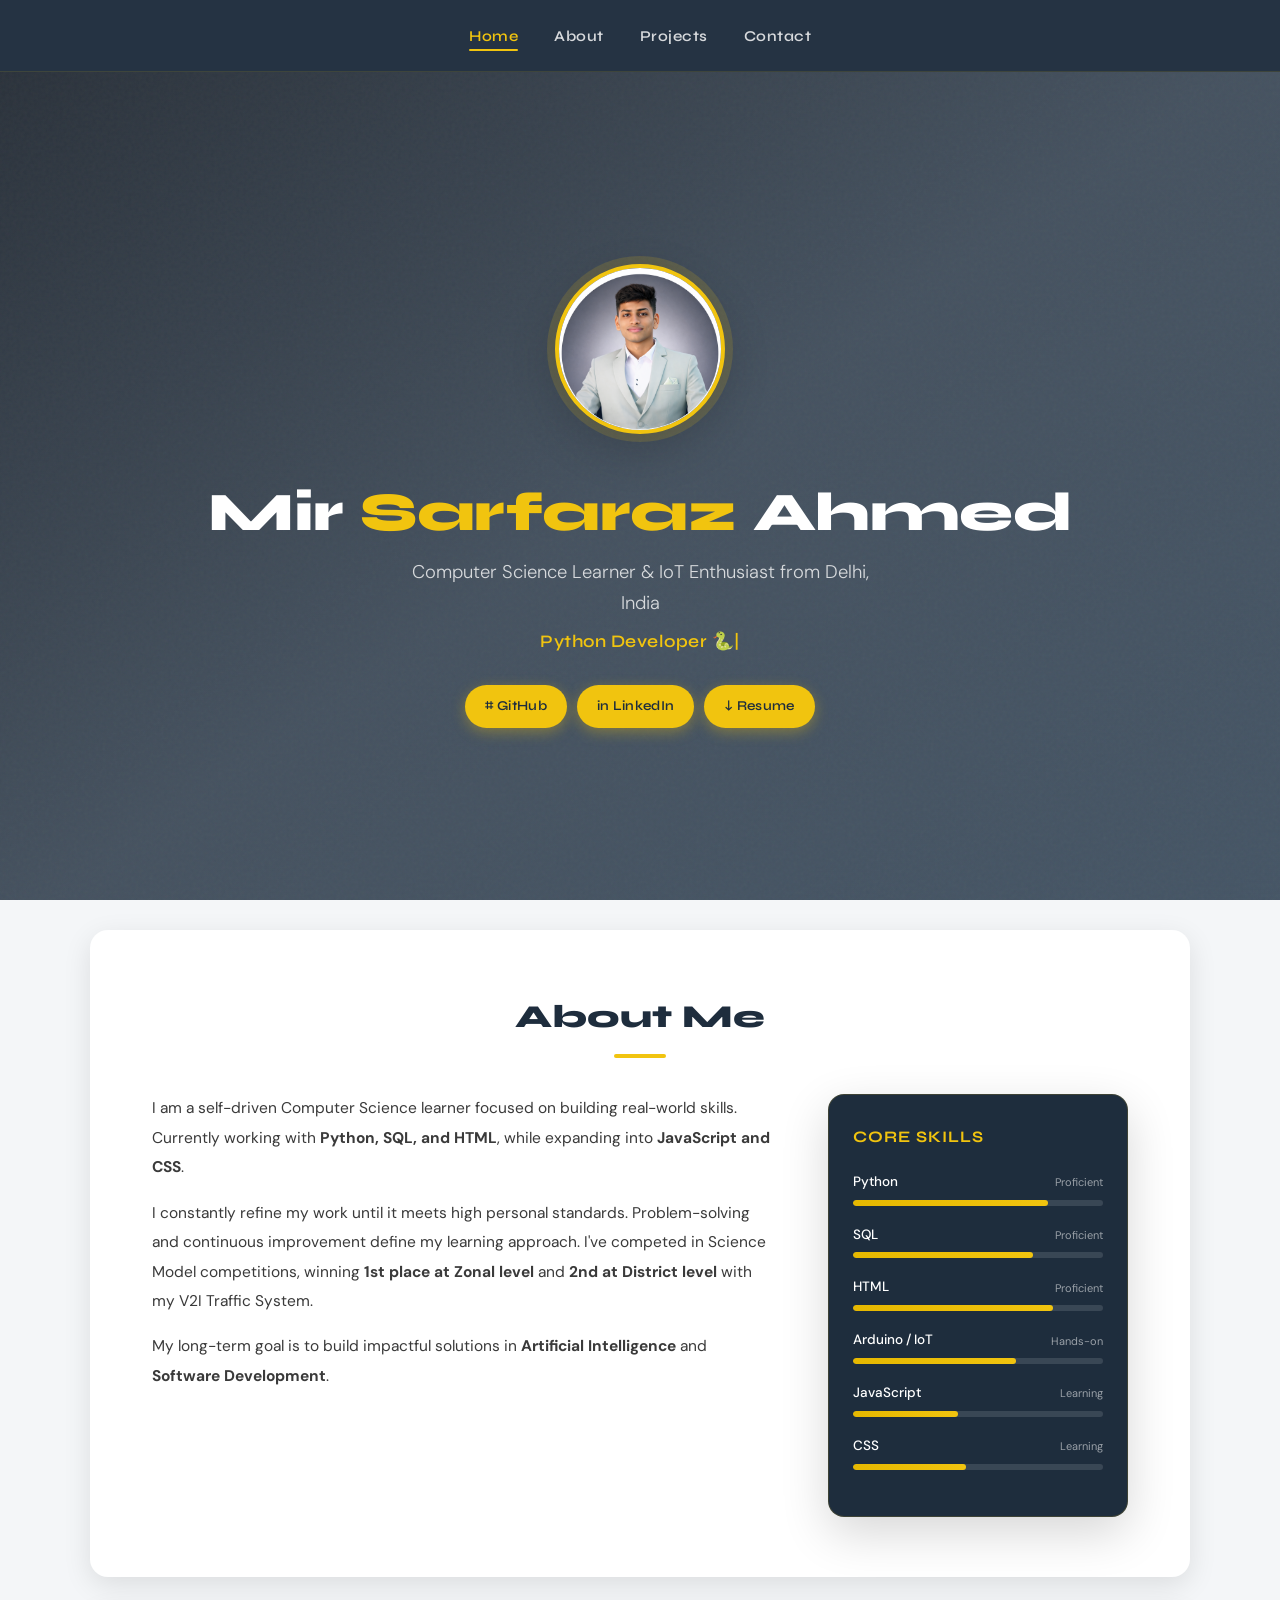
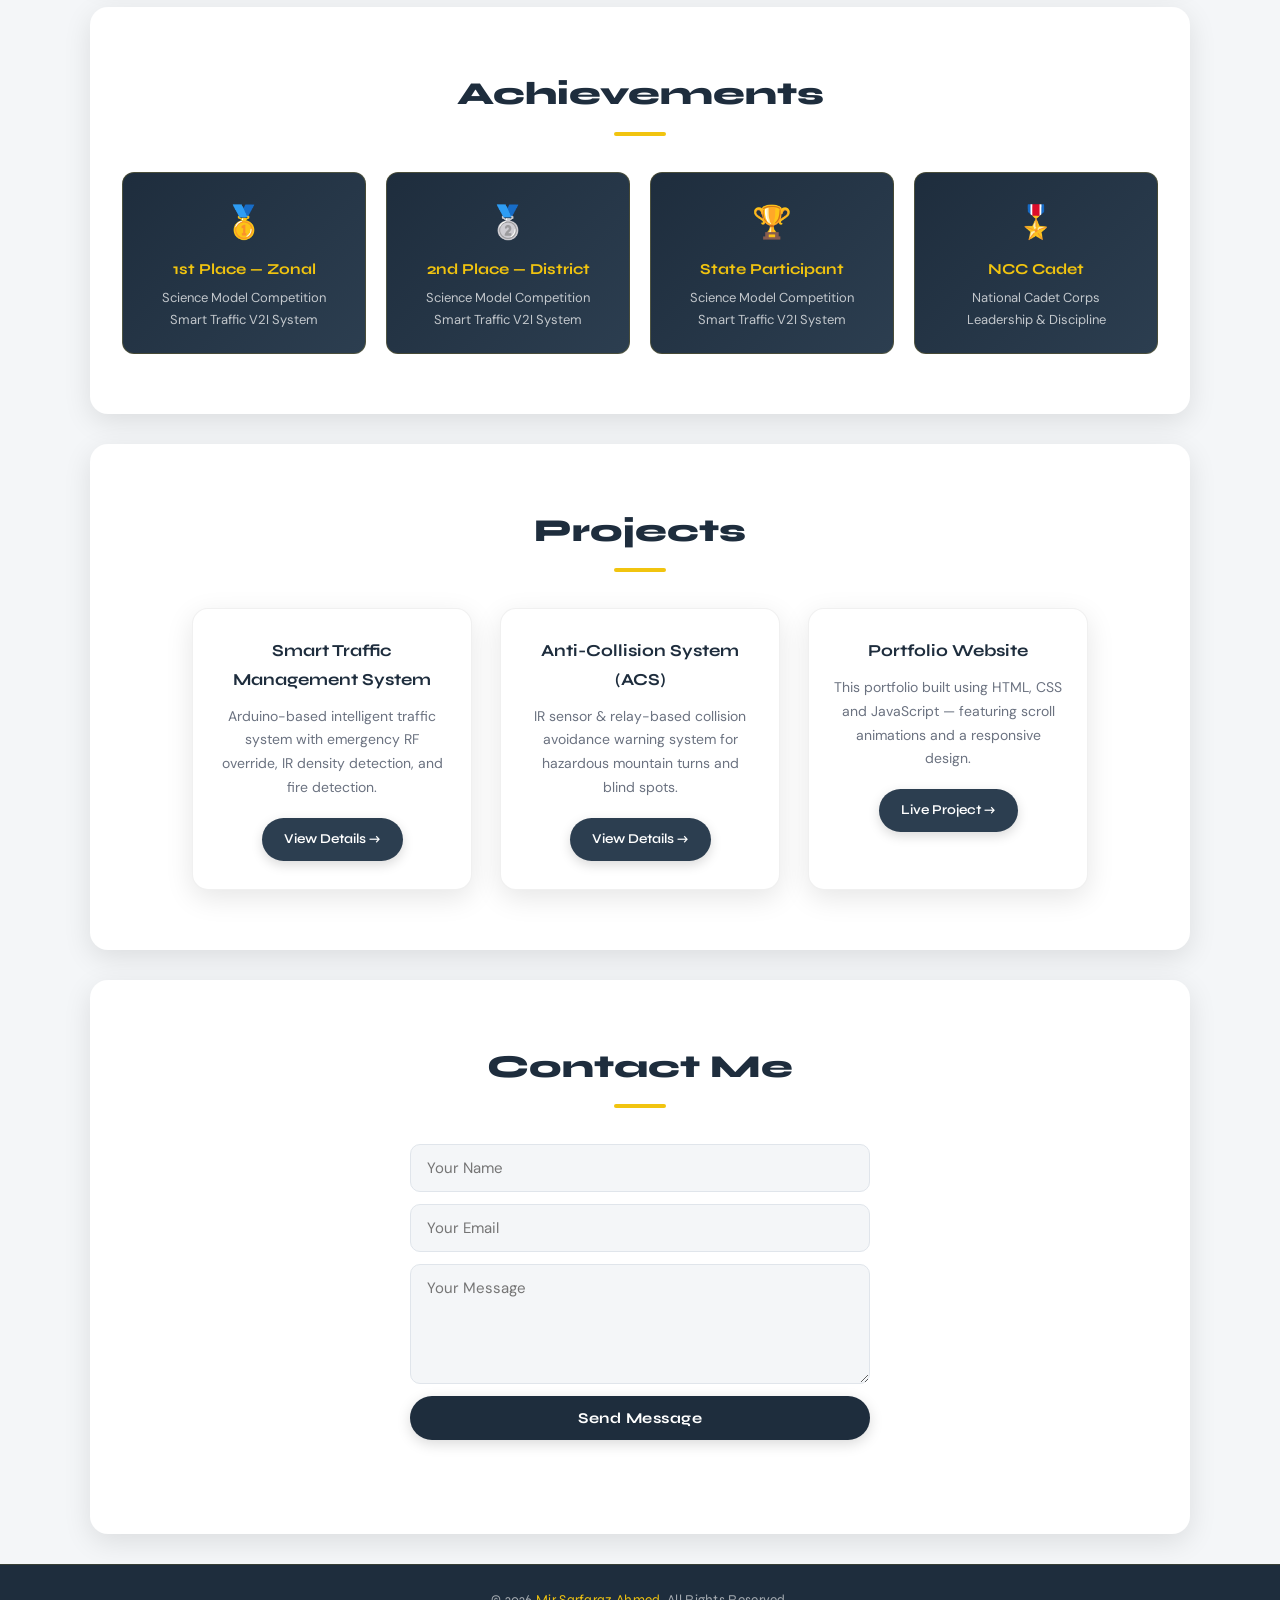
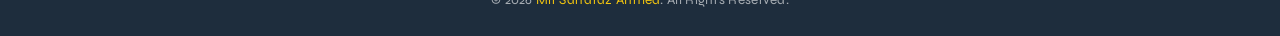
==== commit fe03da0d: "Add files via upload" ====
--- a/index.html
+++ b/index.html
@@ -192,6 +192,17 @@
     </div>
 
     <div class="project-card reveal d2">
+      <h3>Anti-Collision System (ACS)</h3>
+      <p>
+        IR sensor &amp; relay-based collision avoidance warning system
+        for hazardous mountain turns and blind spots.
+      </p>
+      <a href="acs-project.html" class="btn" style="margin-top:18px;">
+        View Details →
+      </a>
+    </div>
+
+    <div class="project-card reveal d3">
       <h3>Portfolio Website</h3>
       <p>
         This portfolio built using HTML, CSS and JavaScript —
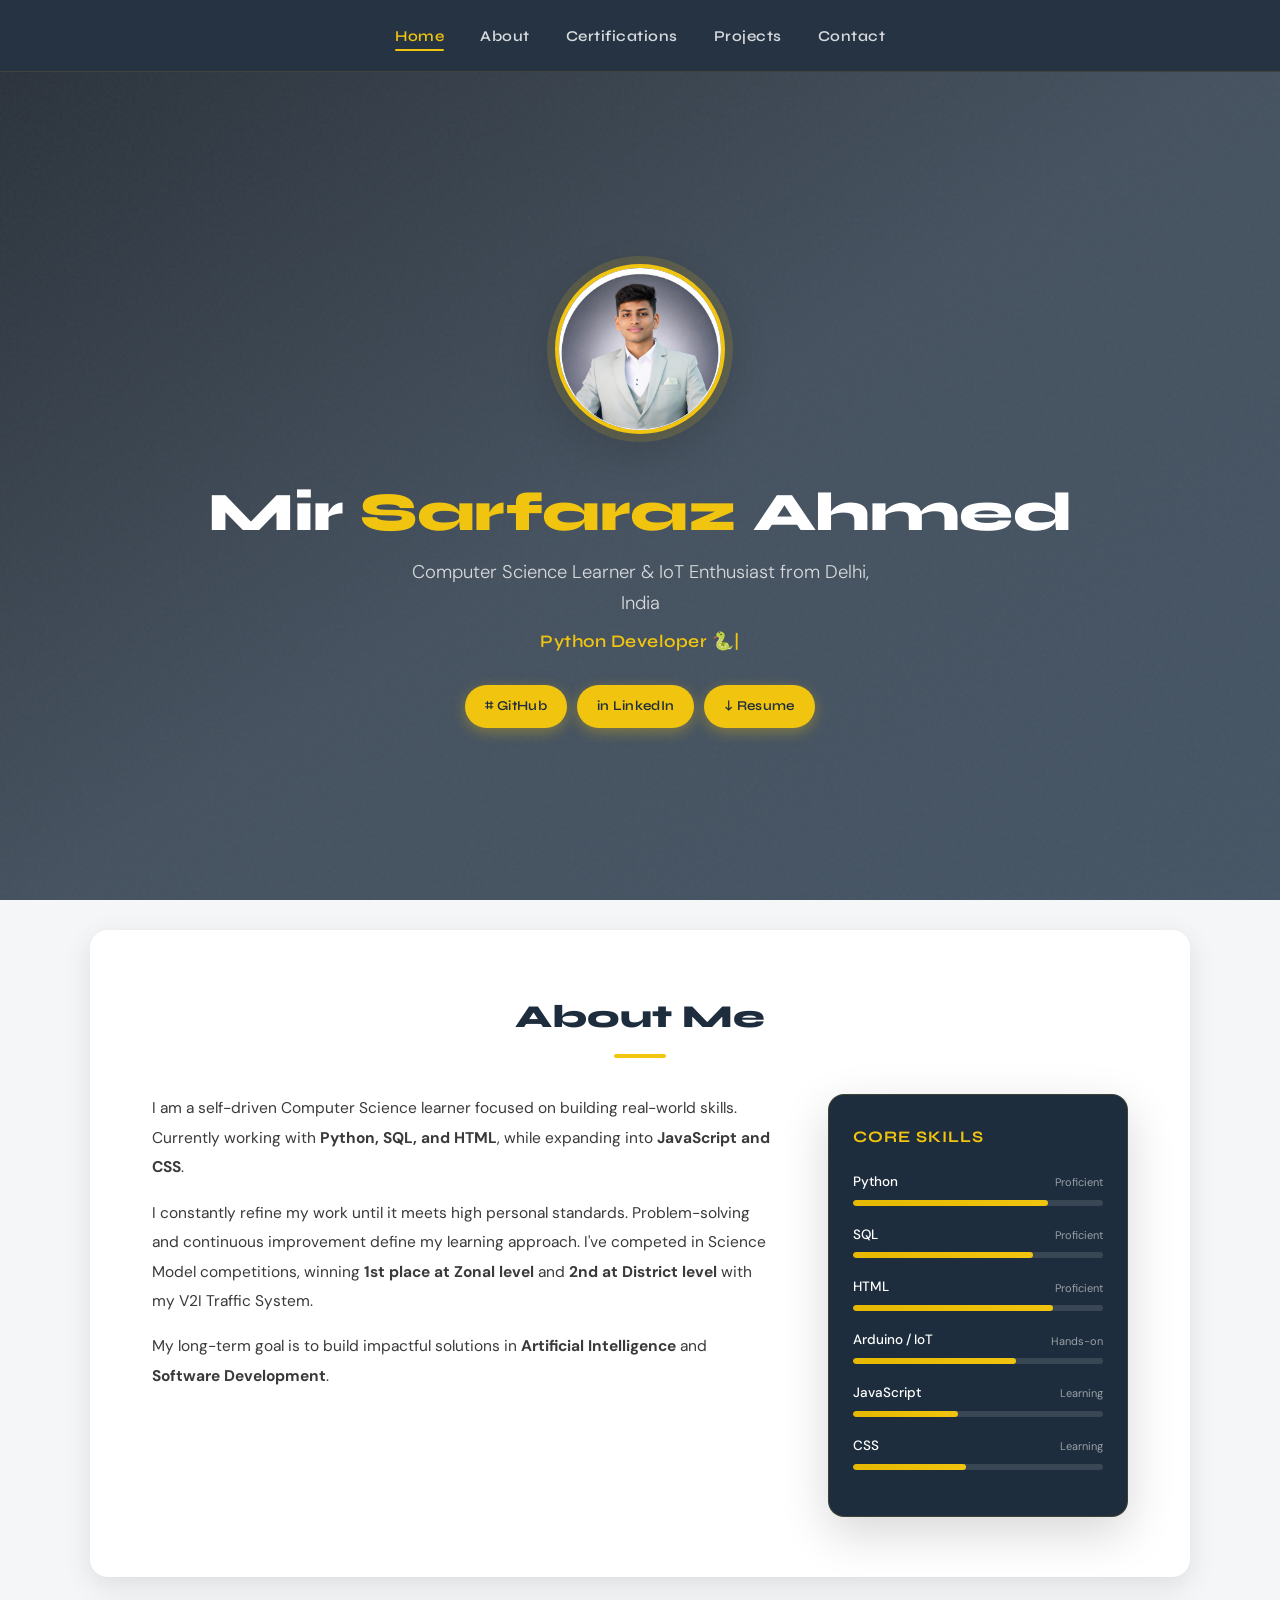
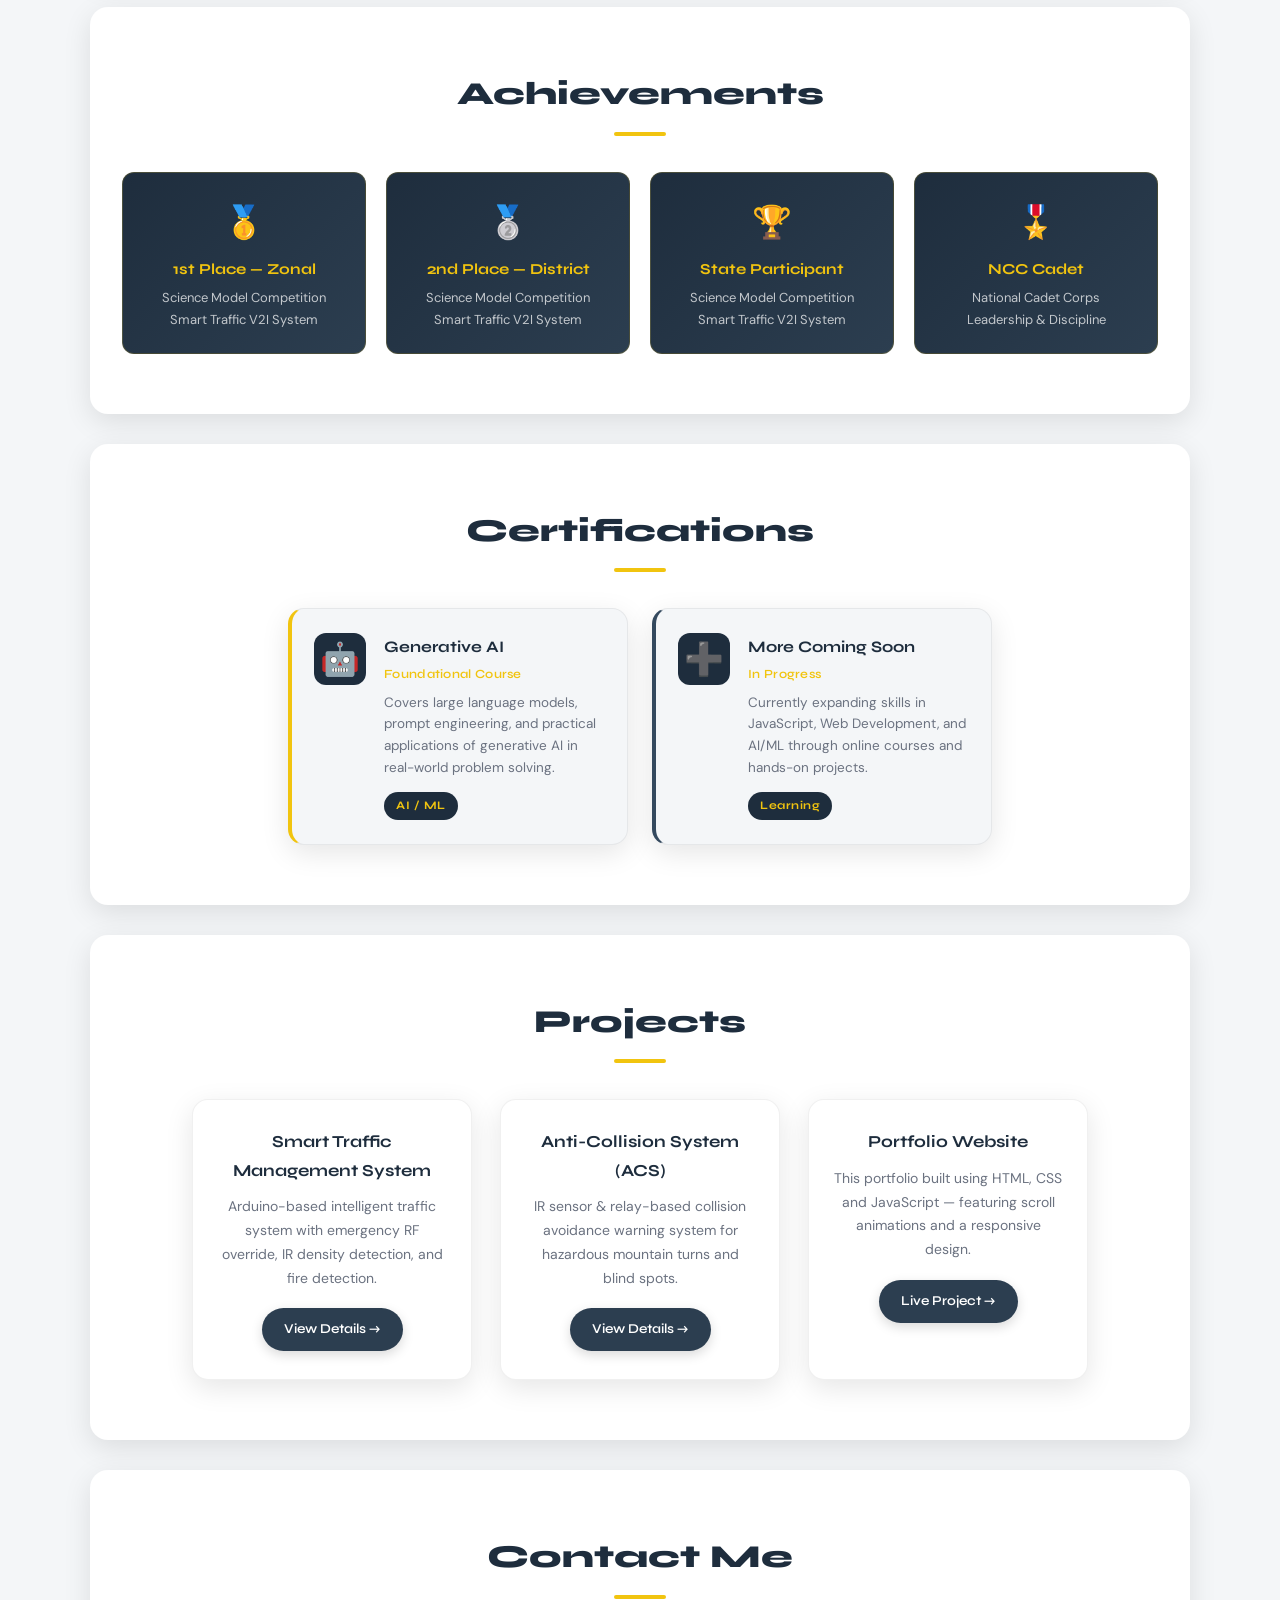
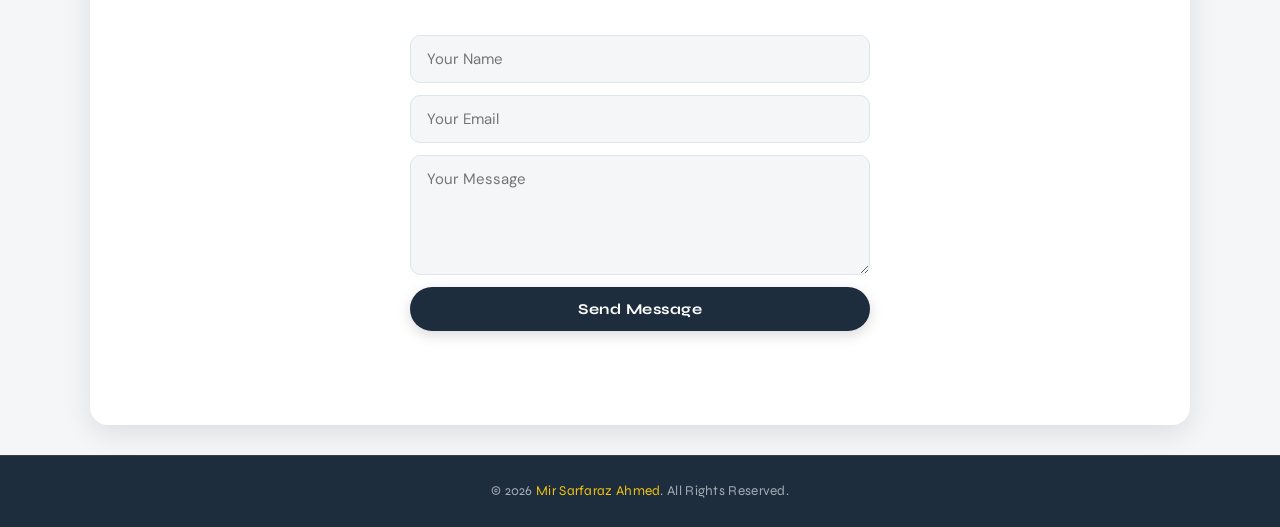
==== commit 70923143: "Add files via upload" ====
--- a/index.html
+++ b/index.html
@@ -17,10 +17,11 @@
 <!-- NAVBAR -->
 <nav id="navbar">
   <ul>
-    <li><a href="#home"     class="nav-link">Home</a></li>
-    <li><a href="#about"    class="nav-link">About</a></li>
-    <li><a href="#projects" class="nav-link">Projects</a></li>
-    <li><a href="#contact"  class="nav-link">Contact</a></li>
+    <li><a href="#home"           class="nav-link">Home</a></li>
+    <li><a href="#about"          class="nav-link">About</a></li>
+    <li><a href="#certifications" class="nav-link">Certifications</a></li>
+    <li><a href="#projects"       class="nav-link">Projects</a></li>
+    <li><a href="#contact"        class="nav-link">Contact</a></li>
   </ul>
 </nav>
 
@@ -173,6 +174,45 @@
 </section>
 
 
+<!-- ═══ CERTIFICATIONS ═══ -->
+<section id="certifications">
+
+  <h2 class="reveal">Certifications</h2>
+
+  <div class="cert-grid">
+
+    <div class="cert-card reveal d1">
+      <div class="cert-icon">🤖</div>
+      <div class="cert-body">
+        <h4>Generative AI</h4>
+        <p class="cert-issuer">Foundational Course</p>
+        <p class="cert-desc">
+          Covers large language models, prompt engineering, and practical
+          applications of generative AI in real-world problem solving.
+        </p>
+        <span class="cert-badge">AI / ML</span>
+      </div>
+    </div>
+
+    <!-- Placeholder card — encourages adding more certs -->
+    <div class="cert-card cert-placeholder reveal d2">
+      <div class="cert-icon">➕</div>
+      <div class="cert-body">
+        <h4>More Coming Soon</h4>
+        <p class="cert-issuer">In Progress</p>
+        <p class="cert-desc">
+          Currently expanding skills in JavaScript, Web Development,
+          and AI/ML through online courses and hands-on projects.
+        </p>
+        <span class="cert-badge">Learning</span>
+      </div>
+    </div>
+
+  </div>
+
+</section>
+
+
 <!-- ═══ PROJECTS ═══ -->
 <section id="projects">
 
--- a/style.css
+++ b/style.css
@@ -573,7 +573,94 @@
 
 footer span { color: var(--accent); }
 
-/* ── SCROLL TO TOP ── */
+/* ── CERTIFICATIONS ── */
+
+.cert-grid {
+  display: flex;
+  gap: 24px;
+  flex-wrap: wrap;
+  justify-content: center;
+}
+
+.cert-card {
+  display: flex;
+  align-items: flex-start;
+  gap: 18px;
+  background: var(--light);
+  border-radius: 16px;
+  padding: 24px 22px;
+  width: 340px;
+  border: 1.5px solid rgba(0,0,0,0.06);
+  border-left: 4px solid var(--accent);
+  box-shadow: var(--shadow);
+  transition: transform var(--transition), box-shadow var(--transition);
+}
+
+.cert-card:hover {
+  transform: translateY(-5px);
+  box-shadow: var(--shadow-lg);
+}
+
+.cert-placeholder {
+  border-left-color: var(--mid);
+  opacity: 0.72;
+}
+
+.cert-icon {
+  font-size: 2rem;
+  flex-shrink: 0;
+  width: 52px;
+  height: 52px;
+  background: var(--navy);
+  border-radius: 12px;
+  display: flex;
+  align-items: center;
+  justify-content: center;
+}
+
+.cert-body { flex: 1; }
+
+.cert-body h4 {
+  font-family: var(--font-head);
+  font-size: 1rem;
+  font-weight: 700;
+  color: var(--navy);
+  margin-bottom: 2px;
+}
+
+.cert-issuer {
+  font-size: 12.5px;
+  color: var(--accent);
+  font-weight: 600;
+  margin-bottom: 8px;
+  font-family: var(--font-head);
+  letter-spacing: 0.3px;
+}
+
+.cert-desc {
+  font-size: 13.5px;
+  color: var(--text-light);
+  line-height: 1.6;
+  margin-bottom: 12px;
+}
+
+.cert-badge {
+  display: inline-block;
+  padding: 4px 12px;
+  background: var(--navy);
+  color: var(--accent);
+  border-radius: 50px;
+  font-size: 11.5px;
+  font-weight: 700;
+  font-family: var(--font-head);
+  letter-spacing: 0.5px;
+}
+
+@media (max-width: 768px) {
+  .cert-card { width: 100%; }
+}
+
+
 #scrollTop {
   position: fixed;
   bottom: 28px;
